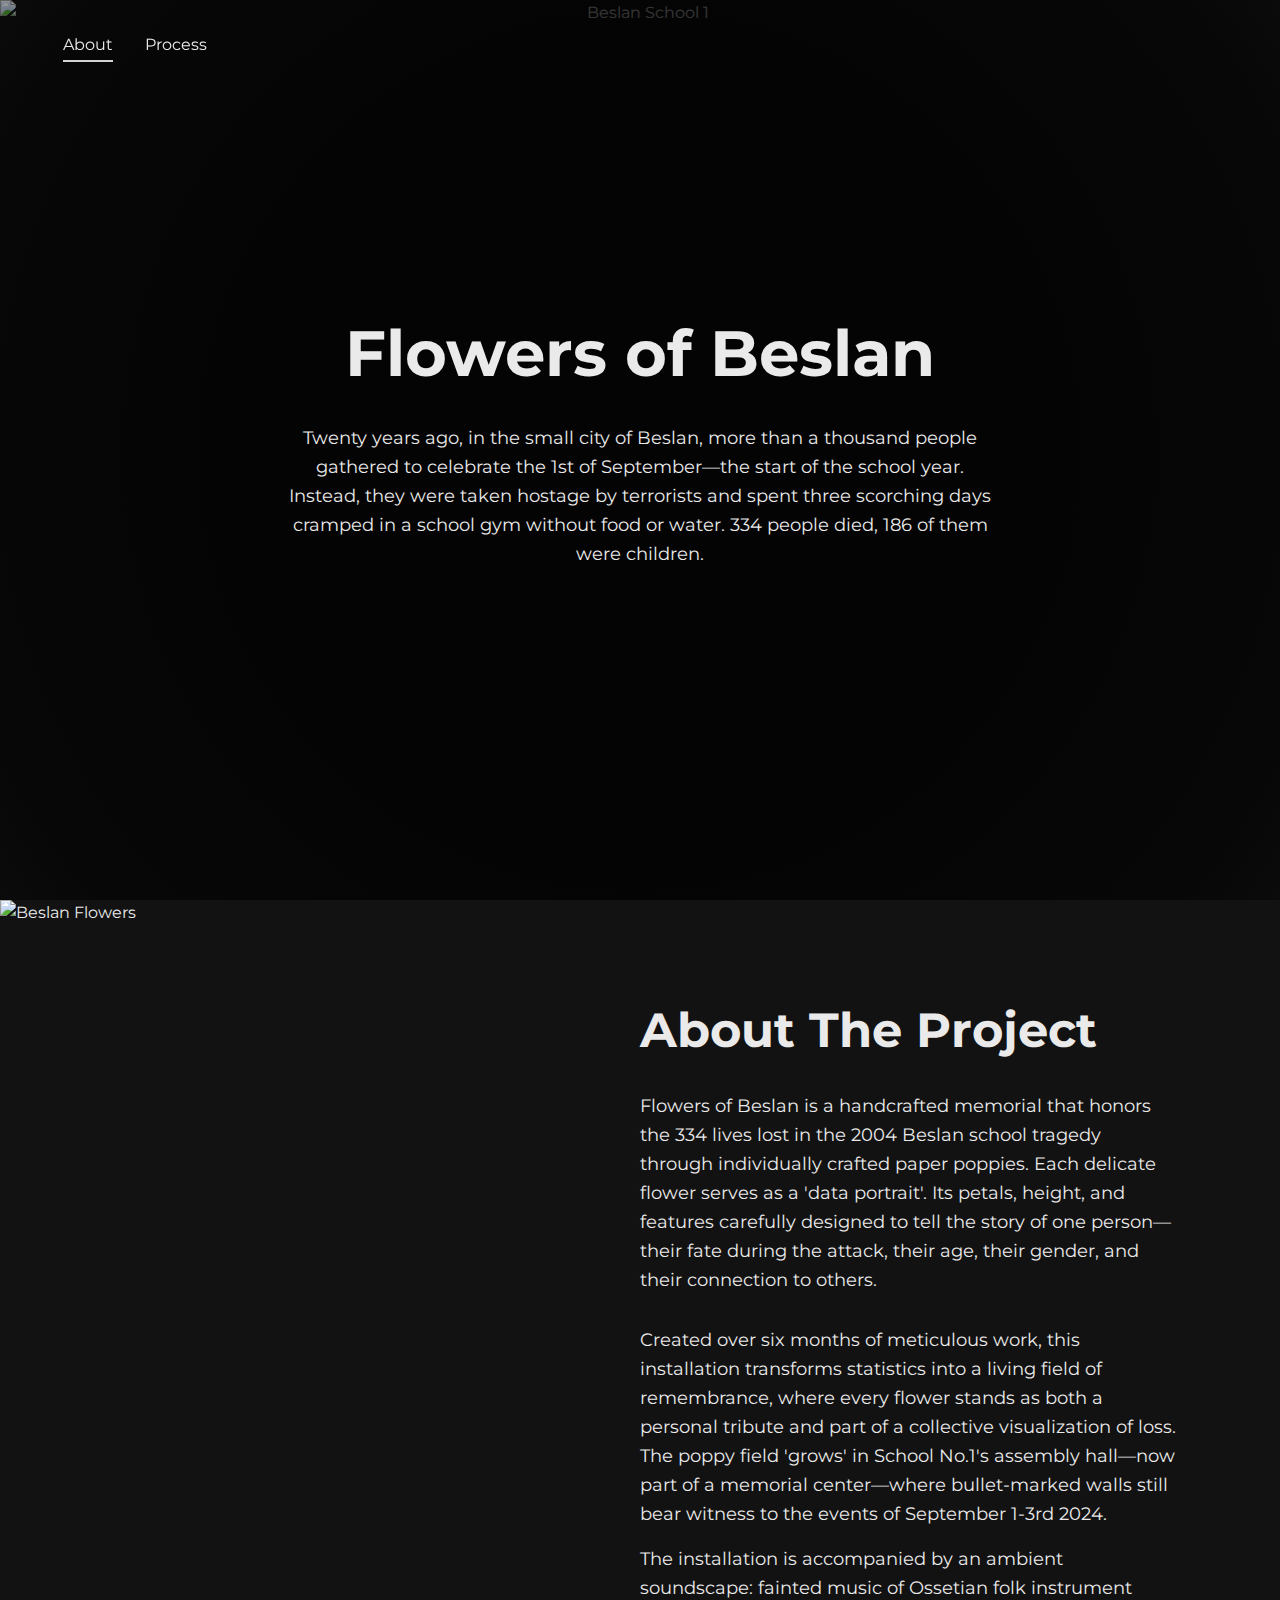
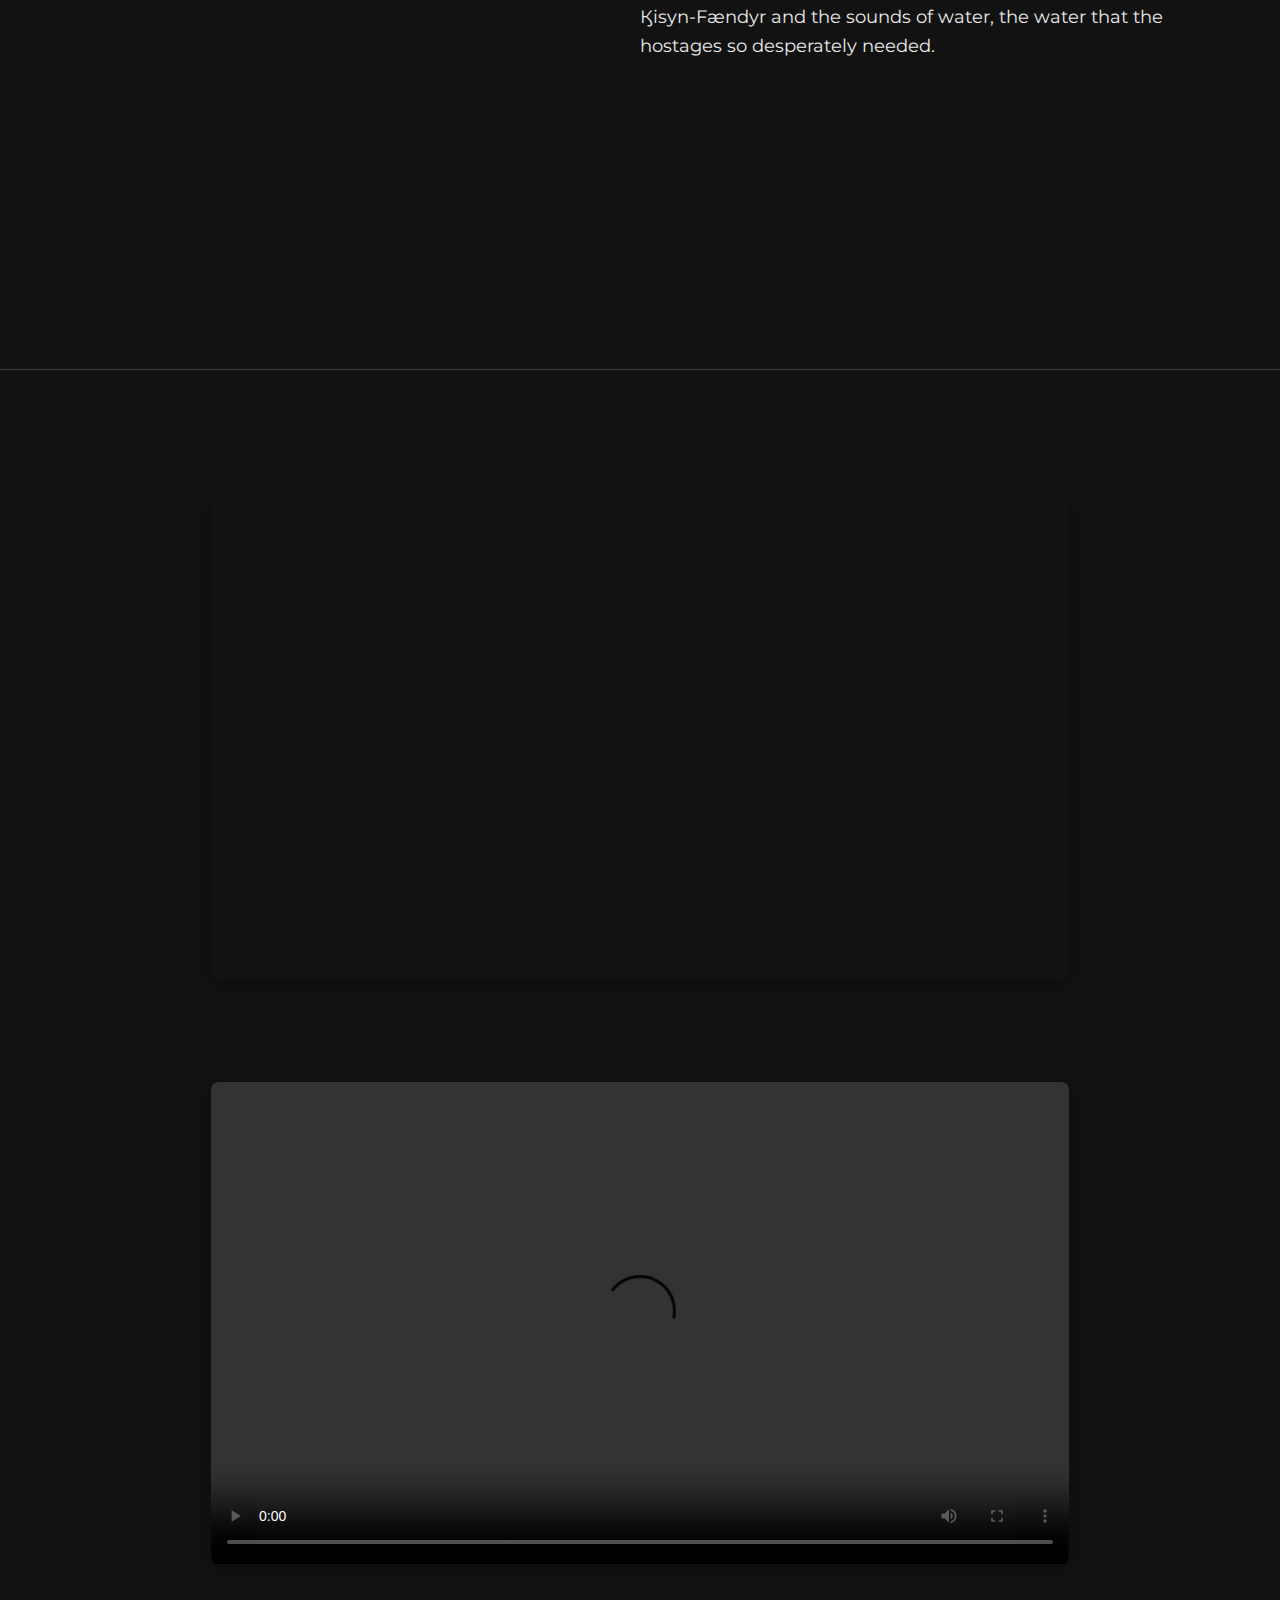
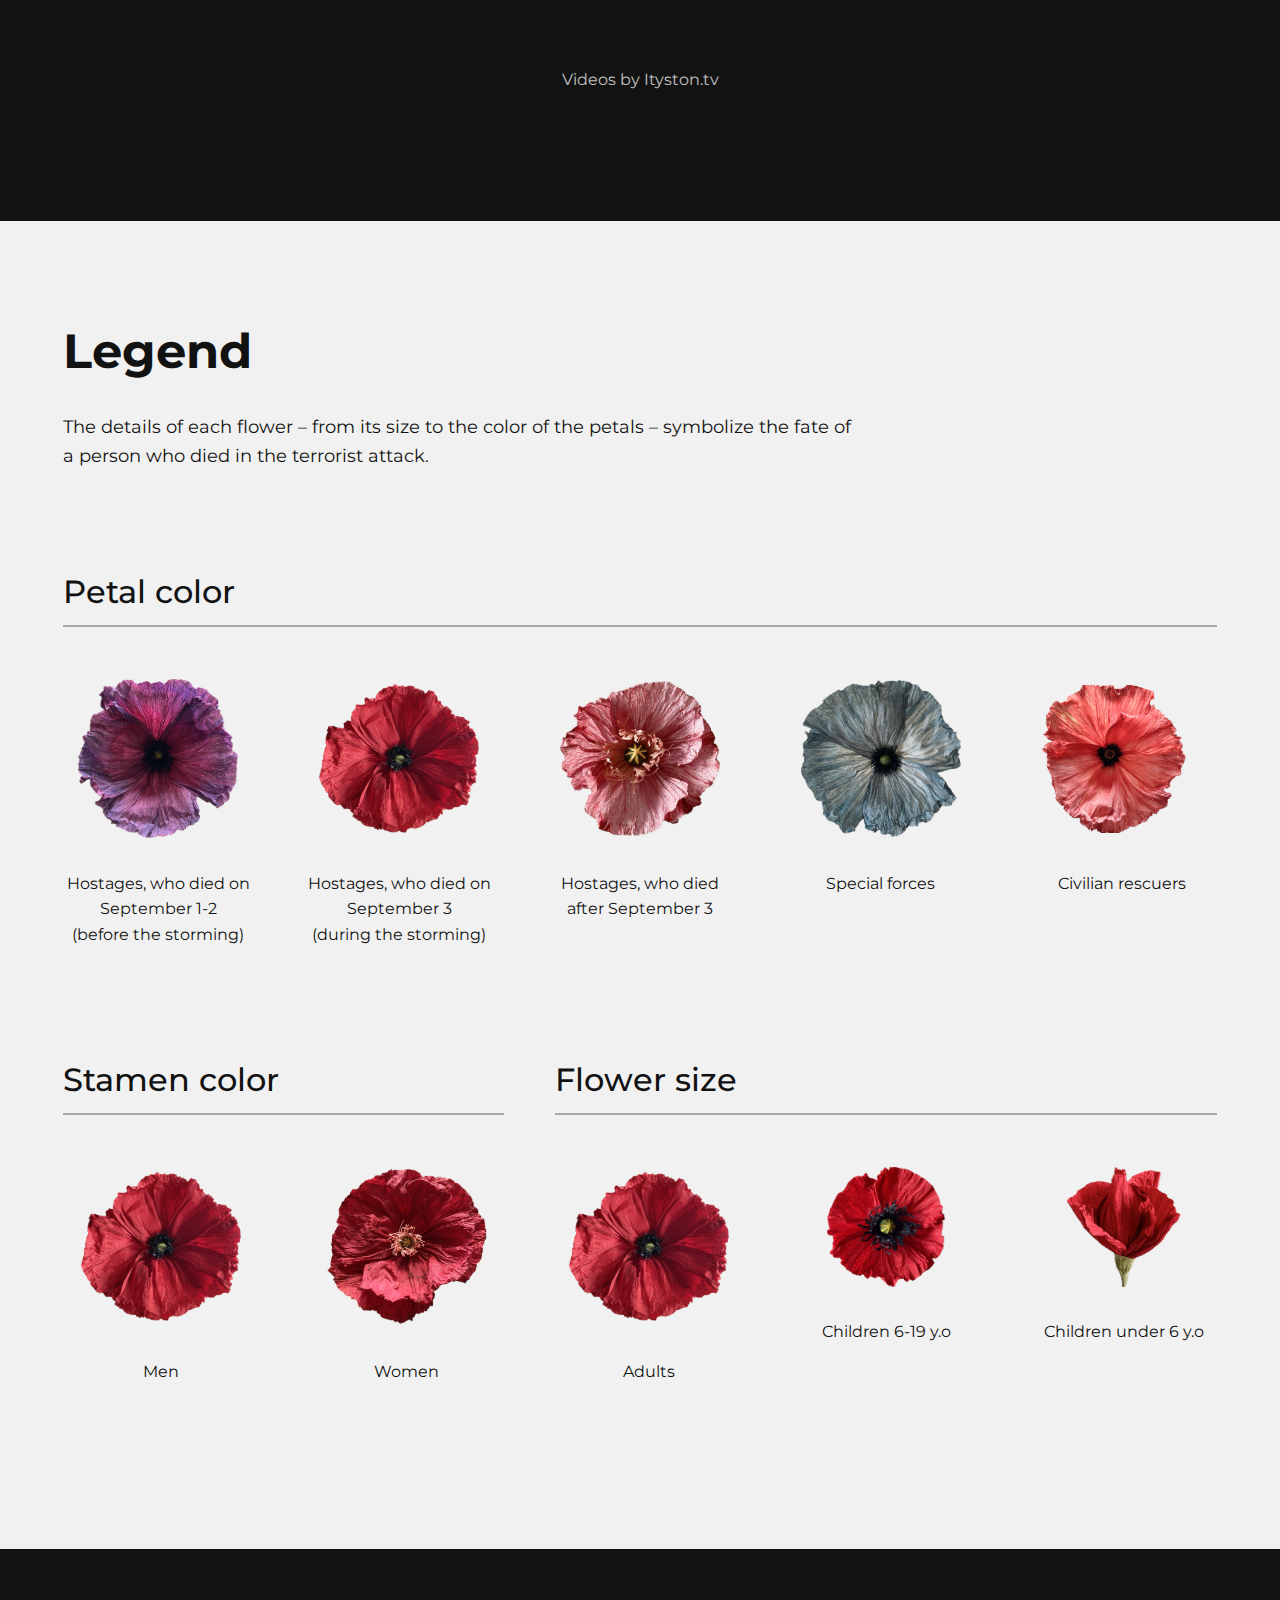
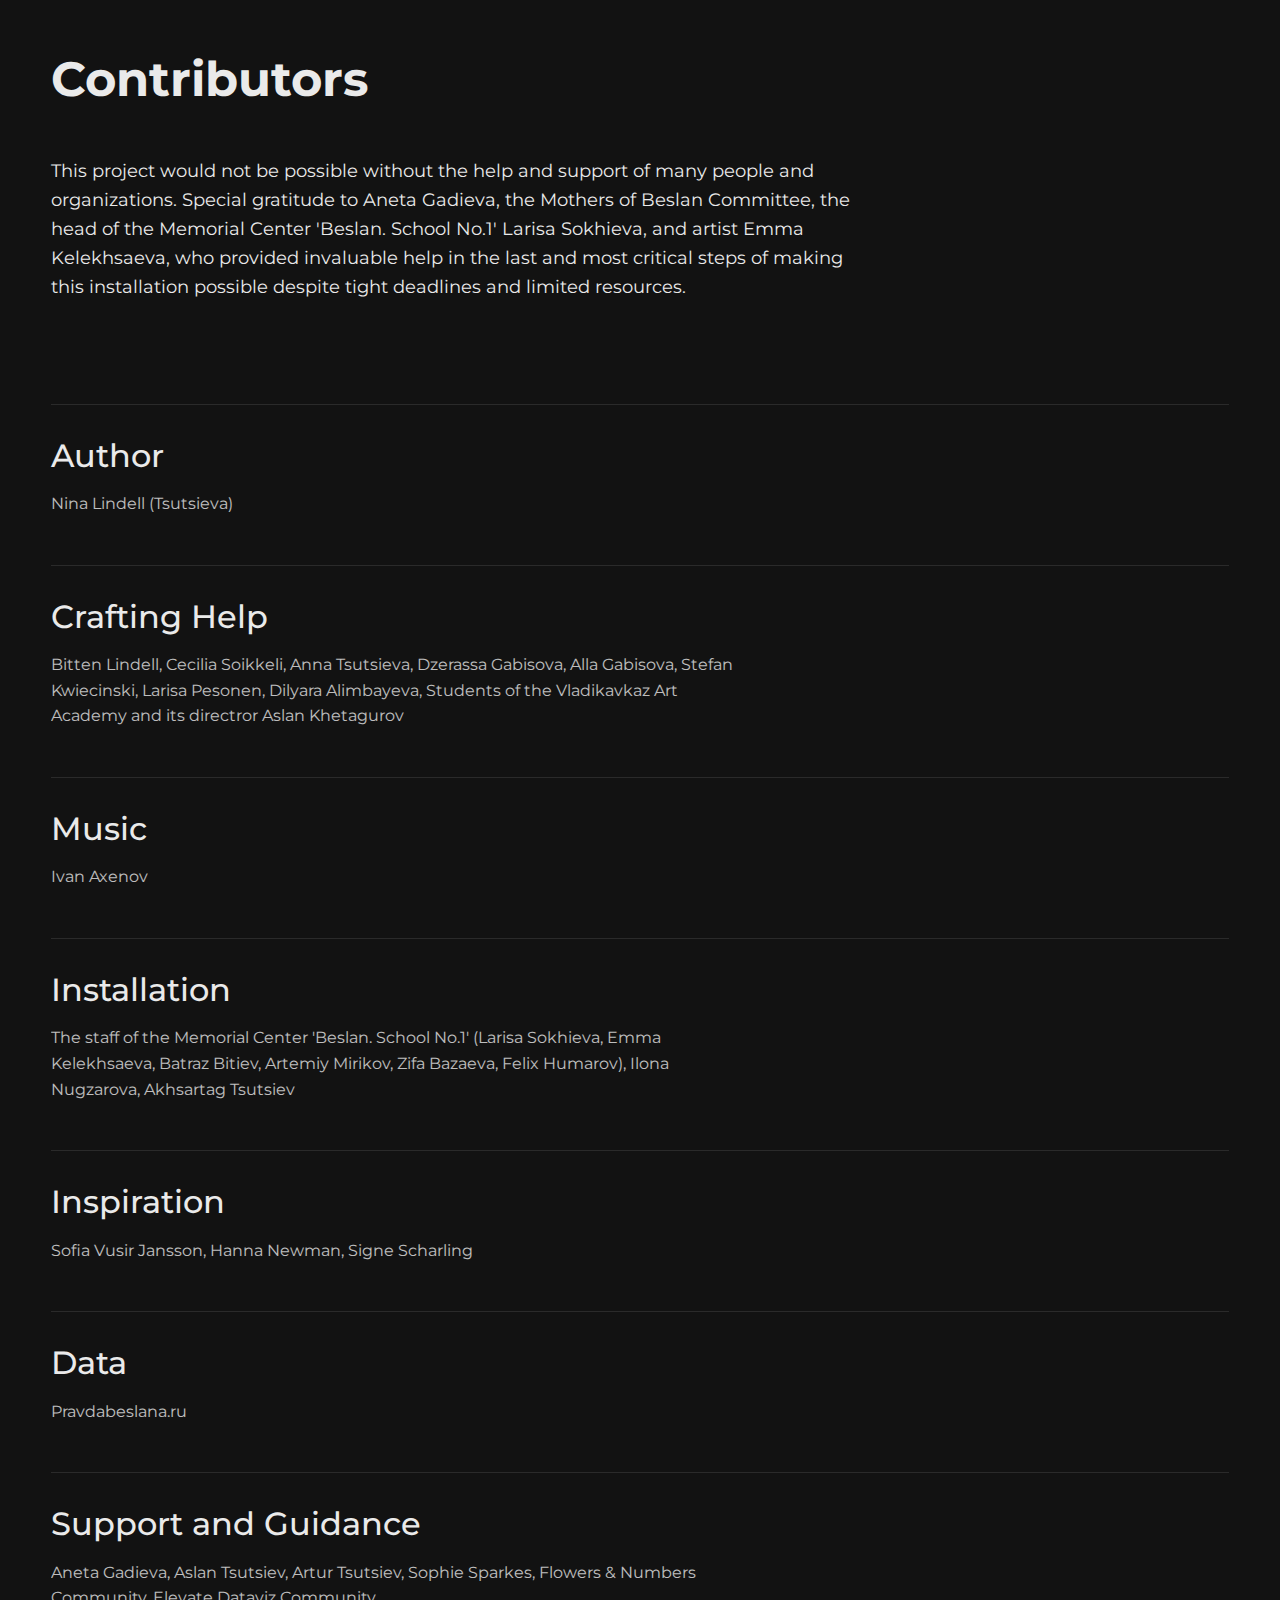
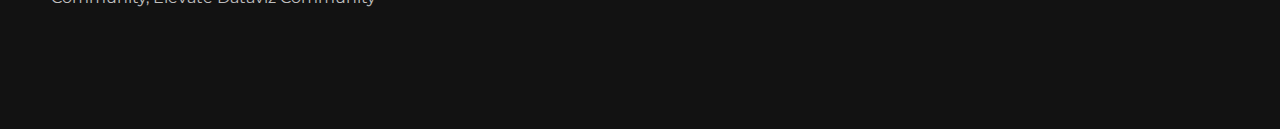
==== index.html @ 655f2eae "Initial commit" ====
<!DOCTYPE html>
<html lang="en">
    <head>
        <meta charset="UTF-8">
        <meta name="viewport" content="width=device-width, initial-scale=1.0">
        <title>Flowers of Beslan</title>
        <link href="https://cdn.jsdelivr.net/npm/bootstrap@5.3.0-alpha1/dist/css/bootstrap.min.css" rel="stylesheet">
        <link href="https://fonts.googleapis.com/css2?family=Montserrat:wght@300;400;500;600;700&family=Merriweather:wght@300;400;700&display=swap" rel="stylesheet">
        <link rel="stylesheet" href="styles.css">
        <link rel="stylesheet" href="legend.css">
    </head>
<body>
    <!-- Navbar -->

<nav class="navbar fixed-top">
    <div class="container-fluid">
        <div class="nav-links">
            <a href="#about" class="nav-link active">About</a>
            <a href="process.html" class="nav-link">Process</a>
        </div>
    </div>
</nav>

    <!-- Hero Section -->
    <section class="hero" id="hero">
        <img src="web-1.png" alt="Beslan School 1" class="background-image">
        <div class="overlay"></div>
        <div class="hero-content">
            <h1 class="hero-title"></h1>
            <p class="hero-description"></p>
        </div>
    </section>

    <!-- About Section -->
    <section class="content-section" id="about">
        <div class="image-section">
            <img src="web-2.png" alt="Beslan Flowers">
        </div>
        <div class="text-section">
            <div class="text-content">
                <h2 class="about-title"></h2>
                <p class="about-description-1"></p>
                <p class="about-description-2"></p>
                <p class="about-description-3"></p>
                <div class="soundcloud-container">
                    <iframe width="100%" height="166" scrolling="no" frameborder="no" allow="autoplay" src="https://w.soundcloud.com/player/?url=https%3A//api.soundcloud.com/tracks/1915209452&color=%23ff5500&auto_play=false&hide_related=false&show_comments=true&show_user=true&show_reposts=false&show_teaser=true"></iframe>
                </div>
            </div>
        </div>
    </section>


    <!-- Section Separator -->
    <div class="section-separator"></div>

    <!-- Video Section -->
    <section class="video-section">
        <div class="video-section-container">
            <!-- First Video (iframe) -->
            <div class="video-wrapper">
                <iframe
                    src="https://dzen.ru/embed/vmeicgh62Z0o?from_block=partner&from=zen&mute=0&autoplay=0&tv=0" 
                    allow="autoplay; fullscreen; accelerometer; gyroscope; picture-in-picture; encrypted-media" 
                    data-testid="embed-iframe" 
                    frameborder="0" 
                    scrolling="no" 
                    allowfullscreen>
                </iframe>
            </div>
            
            <!-- Second Video (local file) -->
            <div class="video-wrapper">
                <video controls>
                    <source src="video.mp4" type="video/mp4">
                    Your browser does not support the video tag.
                </video>
            </div>
            
            <!-- Credits -->
            <div class="video-credits">
                Videos by Ityston.tv
            </div>
        </div>
    </section>

<!-- Legend Section -->
<section class="legend-section">
    <div class="container">
        <div class="legend-header">
            <h2>Legend</h2>
            <p class="legend-description">The details of each flower – from its size to the color of the petals – symbolize the fate of a person who died in the terrorist attack.</p>
        </div>

        <div class="legend-grid">
            <!-- Row 1: Petal Color -->
            <div class="legend-row petal-color">
                <h3>Petal color</h3>
                <div class="legend-items">
                    <div class="legend-item">
                        <img src="flowers/purple.png" alt="Purple flower">
                        <p>Hostages, who died on<br>September 1-2<br>(before the storming)</p>
                    </div>
                    <div class="legend-item">
                        <img src="flowers/dark-red.png" alt="Dark red flower">
                        <p>Hostages, who died on<br>September 3<br>(during the storming)</p>
                    </div>
                    <div class="legend-item">
                        <img src="flowers/light-red.png" alt="Light red flower">
                        <p>Hostages, who died<br>after September 3</p>
                    </div>
                    <div class="legend-item">
                        <img src="flowers/blue-grey.png" alt="Blue-grey flower">
                        <p>Special forces</p>
                    </div>
                    <div class="legend-item">
                        <img src="flowers/coral.png" alt="Coral flower">
                        <p>Civilian rescuers</p>
                    </div>
                </div>
            </div>

            <!-- Row 2: Combined Stamen Color and Flower Size -->
            <div class="legend-row combined">
                <div class="stamen-color">
                    <h3>Stamen color</h3>
                    <div class="legend-items">
                        <div class="legend-item">
                            <img src="flowers/dark-red.png" alt="Dark stamen flower">
                            <p>Men</p>
                        </div>
                        <div class="legend-item">
                            <img src="flowers/female.png" alt="Light stamen flower">
                            <p>Women</p>
                        </div>
                    </div>
                </div>

                <div class="flower-size">
                    <h3>Flower size</h3>
                    <div class="legend-items">
                        <div class="legend-item">
                            <img src="flowers/dark-red.png" alt="Large flower">
                            <p>Adults</p>
                        </div>
                        <div class="legend-item">
                            <img src="flowers/medium.png" alt="Medium flower">
                            <p>Children 6-19 y.o</p>
                        </div>
                        <div class="legend-item">
                            <img src="flowers/small.png" alt="Small flower">
                            <p>Children under 6 y.o</p>
                        </div>
                    </div>
                </div>
            </div>
        </div>
    </div>
</section>

<!-- Add this before the closing body tag, after the image-fullscreen section -->
<section id="contributors" class="contributors-section">
    <div class="container">
        <div class="contributors-container">
            <div class="contributors-header">
                <h2 class="contributors-title">Contributors</h2>
                <p class="contributors-subtitle">This project would not be possible without the help and support of many people and organizations. Special gratitude to Aneta Gadieva, the Mothers of Beslan Committee, the head of the Memorial Center 'Beslan. School #1' Larisa Sokhieva, and artist Emma Kelekhsaeva, who provided invaluable help in the last and most critical steps of making this installation possible despite tight deadlines and limited resources.</p>
            </div>
            <div class="contributors-list">
                <!-- Content will be dynamically loaded -->
            </div>
        </div>
    </div>
</section>

<!-- Update the script section to include the new file -->
<script src="https://cdn.jsdelivr.net/npm/bootstrap@5.3.0-alpha1/dist/js/bootstrap.bundle.min.js"></script>
<script src="contributors-section.js" type="module"></script>
<script src="content-loader.js" type="module"></script>

</body>
</html>
---- styles.css ----
/* Design System */
:root {
    /* Typography Scale */
    --h1-size: clamp(2.5rem, 5vw, 4rem);
    --h2-size: clamp(2rem, 4vw, 3rem);
    --h3-size: clamp(1.5rem, 3vw, 2rem);
    --body-large: clamp(1.125rem, 2vw, 1.13rem);
    --body: 1rem;
    --body-small: 0.875rem;
    
    /* Font Families */
    --font-primary: 'Montserrat', sans-serif;
    
    /* Line Heights */
    --line-height-heading: 1.3;
    --line-height-body: 1.6;
    
    /* Colors */
    --color-text-light: #EAEAEA;
    --color-text-dark: #121212;
    --color-background-dark: #121212;
    --color-background-light: #F1F1F1;
    --color-accent: rgba(234, 234, 234, 0.9);
    
    /* Spacing */
    --spacing-xl: clamp(4rem, 8vw, 8rem);
    --spacing-l: clamp(2rem, 4vw, 4rem);
    --spacing-m: clamp(1.5rem, 3vw, 2rem);
    --spacing-s: 1rem;
    
    /* Transitions */
    --transition-standard: 0.3s ease;
}

/* Reset & Base Styles */
*, *::before, *::after {
    box-sizing: border-box;
    margin: 0;
    padding: 0;
}

html {
    scroll-behavior: smooth;
}

body {
    font-family: var(--font-primary);
    font-size: var(--body);
    line-height: var(--line-height-body);
    color: var(--color-text-dark);
    background-color: var(--color-background-dark);
}

/* Navigation */
.navbar {
    position: fixed;
    top: 0;
    width: 100%;
    padding: var(--spacing-m) var(--spacing-l);
    background-color: transparent;
    transition: background-color var(--transition-standard);
    z-index: 1000;
}

.navbar.scrolled {
    background-color: rgba(18, 18, 18, 0.9);
    backdrop-filter: blur(10px);
}

.nav-links {
    display: flex;
    gap: var(--spacing-m);
    justify-content: flex-start;
}

.nav-link {
    color: var(--color-text-light);
    font-size: var(--body);
    text-decoration: none;
    position: relative;
    transition: opacity var(--transition-standard);
}

.nav-link:hover {
    opacity: 0.8;
}

.nav-link::after {
    content: '';
    position: absolute;
    bottom: -4px;
    left: 0;
    width: 0;
    height: 2px;
    background-color: var(--color-accent);
    transition: width var(--transition-standard);
}

.nav-link.active::after,
.nav-link:hover::after {
    width: 100%;
}

/* Common Section Styles */
section {
    min-height: 100vh;
    width: 100%;
    position: relative;
    overflow: hidden;
}

/* Hero Section */
.hero {
    display: flex;
    align-items: center;
    justify-content: center;
    text-align: center;
    color: var(--color-text-light);
}

.background-image {
    position: absolute;
    top: 0;
    left: 0;
    width: 100%;
    height: 100%;
    object-fit: cover;
    z-index: 1;
}

.overlay {
    position: absolute;
    top: 0;
    left: 0;
    width: 100%;
    height: 100%;
    background: radial-gradient(circle, rgba(0, 0, 0, 0.8) 50%, rgba(0, 0, 0, 0.6) 90%, rgba(0, 0, 0, 0.4) 100%);
    z-index: 2;
}

.hero-content {
    position: relative;
    z-index: 3;
    padding: 0 var(--spacing-l);
    max-width: 1200px;
}

.hero-title {
    font-family: var(--font-heading);
    font-size: var(--h1-size);
    font-weight: 700;
    margin-bottom: var(--spacing-m);
    max-width: 70ch;
    margin-left: auto;
    margin-right: auto;
}

.hero-description {
    font-size: var(--body-large);
    max-width: 60ch;
    margin-left: auto;
    margin-right: auto;
    line-height: var(--line-height-body);
}

/* About Section */
.content-section {
    min-height: 90vh;
    background: var(--color-background-dark);
    color: var(--color-text-light);
    display: flex;
    flex-wrap: wrap;
}

.image-section {
    flex: 1 1 50%;
    position: relative;
    min-height: 50vh;
}

.image-section img {
    width: 100%;
    height: 100%;
    object-fit: cover;
    position: absolute;
}

.text-section {
    flex: 1 1 50%;
    display: flex;
    align-items: center;
    padding: var(--spacing-xl);
}

.text-content {
    max-width: 600px;
    margin: 0 auto;
}

.about-title {
    font-family: var(--font-heading);
    font-size: var(--h2-size);
    margin-bottom: var(--spacing-m);
}

.about-description-1,
.about-description-2,
.about-description-3 {
    font-size: var(--body-large);
    line-height: var(--line-height-body);
}

.about-description-1 {
    margin-bottom: var(--spacing-m);
}


.soundcloud-container {
    margin-top: var(--spacing-m);
    width: 100%;
    max-width: 600px;
}
/* About Section Mobile Styles */
@media (max-width: 768px) {
    .content-section {
        display: flex;
        flex-direction: column;
        height: unset !important; /* Remove any height constraints */
        min-height: unset !important; /* Remove minimum height constraint */
    }

    .text-section {
        order: 1;
        flex: 0 0 auto; /* Don't shrink text section */
        min-height: unset !important; /* Remove minimum height */
        height: auto !important; /* Let it grow naturally */
        padding: var(--spacing-xl) var(--spacing-l);
    }

    .image-section {
        order: 2;
        flex: 0 0 75vh; /* Fixed height for image section */
        min-height: 75vh;
    }

    .text-content {
        height: auto !important;
        min-height: unset !important;
    }
}
/* Additional adjustment for smaller screens */
@media (max-width: 480px) {
    .text-section {
        padding: var(--spacing-l) var(--spacing-m);
    }
}


.contributors-section {
    background-color: var(--color-background-dark);
    padding: var(--spacing-xl) var(--spacing-l);
    min-height: 100vh;
    display: flex;
    align-items: center;
}

/* Adjust container to match legend section exactly */
.contributors-section .container {
    max-width: 1400px;
    margin: 0 auto;
    padding: 0; /* Remove default Bootstrap padding */
    width: 100%;
}

.contributors-container {
    width: 100%;
}

/* Header container to match legend-header */
.contributors-header {
    text-align: left;
    margin-bottom: var(--spacing-xl);
}

/* Title styling to exactly match legend section */
.contributors-title {
    font-family: var(--font-heading);
    font-size: var(--h2-size);
    margin-bottom: var(--spacing-m);
    font-weight: 700;
    color: var(--color-text-light);
    text-align: left;
    position: relative;
    padding-bottom: var(--spacing-s);
}

.contributors-subtitle {
    font-size: var(--body-large);
    max-width: 800px;
    line-height: var(--line-height-body);
    color: var(--color-text-light);
    margin-bottom: 0;
}

.contributors-list {
    display: flex;
    flex-direction: column;
    gap: var(--spacing-m); /* Reduced from spacing-xl to spacing-m */
    margin-top: var(--spacing-xl);
}

.contributor-item {
    padding-top: var(--spacing-m); /* Reduced from spacing-l to spacing-m */
    border-top: 1px solid rgba(255, 255, 255, 0.1);
    margin-bottom: 0;
}

.contributor-item h3 {
    font-family: var(--font-heading);
    font-size: var(--h3-size);
    margin-bottom: var(--spacing-s);
    color: var(--color-text-light);
}

.contributor-item p {
    font-size: var(--body);
    max-width: 700px;
    line-height: var(--line-height-body);
    color: var(--color-text-light);
    opacity: 0.8;
}

/* Responsive styles */
@media (max-width: 1024px) {
    .contributors-title::after {
        width: 60%;
    }
}

@media (max-width: 768px) {
    .contributors-section {
        padding: var(--spacing-l) var(--spacing-m);
    }

    .contributors-title::after {
        width: 40%;
    }
    
    .contributors-list {
        gap: var(--spacing-l); /* Slightly larger gap on mobile for readability */
    }
}

@media (max-width: 480px) {
    .contributors-section {
        padding: var(--spacing-m) var(--spacing-s);
    }

    .contributors-title::after {
        width: 20%;
    }
}

/* Image  Section  */
.image-section {
    flex: 1;
    position: relative;
}

.image-section img {
    width: 100%;
    height: 100%;
    object-fit: cover;
}

.text-section {
    flex: 1;
    display: flex;
    align-items: center;
    padding: var(--spacing-xl);
}

.text-content {
    max-width: 600px;
}

.about-title {
    font-family: var(--font-heading);
    font-size: var(--h2-size);
    margin-bottom: var(--spacing-m);
    font-weight: 700;
}

.about-description {
    font-size: var(--body);
    line-height: var(--line-height-body);
}

/* Section Separator */
.section-separator {
    height: 1px;
    background: rgba(234, 234, 234, 0.2);
    width: 100%;
    margin: 0;
}

/* Video Section */
.video-section {
    display: flex;
    flex-direction: column;
    align-items: center;
    justify-content: center;
    background-color: var(--color-background-dark);
    padding: 8rem 0;
}

.video-section-container {
    width: 100%;
    max-width: 960px;
    margin: 0 auto;
    padding: 0 var(--spacing-l);
}

.video-wrapper {
    width: 100%;
    aspect-ratio: 16/9;
    position: relative;
    margin-bottom: var(--spacing-xl);
}

.video-wrapper:last-child {
    margin-bottom: 0;
}

.video-wrapper iframe,
.video-wrapper video {
    position: absolute;
    top: 0;
    left: 0;
    width: 100%;
    height: 100%;
    border-radius: 8px;
    box-shadow: 0 4px 20px rgba(0, 0, 0, 0.3);
}

.video-credits {
    color: var(--color-text-light);
    text-align: center;
    margin-top: var(--spacing-l);
    font-size: var(--body);
    opacity: 0.8;
}

@media (max-width: 768px) {
    .video-section {
        padding: 4rem 0;
    }
    
    .video-section-container {
        padding: 0 var(--spacing-m);
    }
    
    .video-wrapper {
        margin-bottom: var(--spacing-l);
    }
}

/* Image Fullscreen Section */
.image-fullscreen {
    display: flex;
    align-items: center;
    justify-content: center;
    background-color: var(--color-background-light);
    padding: var(--spacing-l);
}

.image-fullscreen img {
    max-width: 90%;
    max-height: 90vh;
    object-fit: contain;
    border-radius: 8px;
}

/* Responsive Design */
@media (max-width: 1024px) {
    .text-section {
        padding: var(--spacing-l);
    }
}

@media (max-width: 768px) {
    .content-section {
        flex-direction: column;
    }
    
    .image-section,
    .text-section {
        flex: none;
        height: 50vh;
    }

    .text-section {
        padding: var(--spacing-m);
    }

    .video-wrapper {
        width: 95%;
    }

    .hero-content {
        padding: 0 var(--spacing-m);
    }
}

@media (max-width: 480px) {
    .navbar {
        padding: var(--spacing-s) var(--spacing-m);
    }

    .nav-link {
        margin-left: var(--spacing-s);
    }

    .text-section {
        padding: var(--spacing-m) var(--spacing-s);
    }
}

/* Animations */
@keyframes fadeIn {
    from { opacity: 0; }
    to { opacity: 1; }
}

.hero-content {
    animation: fadeIn 1.5s ease-out;
}
---- legend.css ----
/* Legend Section */
.legend-section {
    background-color: var(--color-background-light);
    padding: var(--spacing-xl) var(--spacing-l);
    min-height: 100vh;
    display: flex;
    align-items: center;
}

.legend-section .container {
    max-width: 1400px;
    margin: 0 auto;
    width: 100%;
}

/* Header */
.legend-header {
    text-align: left;
    margin-bottom: var(--spacing-xl);
}

.legend-header h2 {
    font-family: var(--font-heading);
    font-size: var(--h2-size);
    margin-bottom: var(--spacing-m);
    font-weight: 700;
    color: var(--color-text-dark);
}

.legend-subtitle {
    font-size: var(--body);
    margin-bottom: var(--spacing-m);
    color: var(--color-text-dark);
}

.legend-description {
    font-size: var(--body-large);
    max-width: 800px;
    line-height: var(--line-height-body);
    margin-bottom: 0;
    color: var(--color-text-dark);
}

/* Legend Grid */
.legend-grid {
    display: flex;
    flex-direction: column;
    gap: var(--spacing-xl);
    margin-top: var(--spacing-xl);
}

/* Section Titles */
.legend-row h3 {
    font-family: var(--font-heading);
    font-size: var(--h3-size);
    margin-bottom: var(--spacing-l);
    color: var(--color-text-dark);
    position: relative;
    padding-bottom: var(--spacing-s);
}

/* Lines under section titles */
.petal-color h3::after,
.stamen-color h3::after,
.flower-size h3::after {
    content: '';
    position: absolute;
    bottom: 0;
    left: 0;
    width: 100%;
    height: 2px;
    background-color: rgba(0, 0, 0, 0.3);
}

/* Common grid settings */
.petal-color .legend-items,
.stamen-color .legend-items,
.flower-size .legend-items {
    display: grid;
    gap: var(--spacing-l);
}

/* Default grid columns */
.petal-color .legend-items {
    grid-template-columns: repeat(5, 1fr);
}

.legend-row.combined {
    display: grid;
    grid-template-columns: 2fr 3fr;
    gap: var(--spacing-l);
}

.stamen-color .legend-items {
    grid-template-columns: repeat(2, 1fr);
}

.flower-size .legend-items {
    grid-template-columns: repeat(3, 1fr);
}

/* Individual Items */
.legend-item {
    display: flex;
    flex-direction: column;
    align-items: center;
    text-align: center;
    min-height: 280px;
}

.legend-item img {
    width: 180px;
    height: 180px;
    object-fit: contain;
    margin-bottom: var(--spacing-m);
}

.legend-item p {
    font-size: var(--body);
    line-height: var(--line-height-body);
    color: var(--color-text-dark);
    width: 100%;
    margin: 0;
    padding: 0;
}

/* Specific flower sizes */
.flower-size .legend-item:nth-child(2) img,
.flower-size .legend-item:nth-child(3) img {
    width: 135px;
    height: 135px;
}

/* Responsive Design */
@media (max-width: 1400px) {
    .legend-item img {
        width: 160px;
        height: 160px;
    }
    
    .flower-size .legend-item:nth-child(2) img,
    .flower-size .legend-item:nth-child(3) img {
        width: 120px;
        height: 120px;
    }
}

@media (max-width: 1024px) {
    .petal-color .legend-items {
        grid-template-columns: repeat(3, 1fr);
    }
    
    .legend-row.combined {
        grid-template-columns: 1fr;
        gap: var(--spacing-xl);
    }
    
    .stamen-color .legend-items {
        grid-template-columns: repeat(2, 1fr);
    }
    
    .flower-size .legend-items {
        grid-template-columns: repeat(3, 1fr);
    }
    
    .petal-color h3::after {
        width: 60%;
    }
}

@media (max-width: 768px) {
    .legend-section {
        padding: var(--spacing-l) var(--spacing-m);
    }
    
    .petal-color .legend-items,
    .stamen-color .legend-items,
    .flower-size .legend-items {
        grid-template-columns: repeat(2, 1fr);
    }
    
    .legend-item {
        min-height: 220px;
    }
    
    .legend-item img {
        width: 140px;
        height: 140px;
    }
    
    .flower-size .legend-item:nth-child(2) img,
    .flower-size .legend-item:nth-child(3) img {
        width: 100px;
        height: 100px;
    }
    
    .petal-color h3::after,
    .stamen-color h3::after,
    .flower-size h3::after {
        width: 40%;
    }
}

@media (max-width: 480px) {
    .legend-section {
        padding: var(--spacing-m) var(--spacing-s);
    }
    
    .petal-color .legend-items,
    .stamen-color .legend-items,
    .flower-size .legend-items {
        grid-template-columns: 1fr;
    }
    
    .legend-row.combined {
        gap: var(--spacing-l);
    }
    
    .legend-item {
        min-height: 200px;
        margin-bottom: var(--spacing-m);
    }
    
    .petal-color h3::after,
    .stamen-color h3::after,
    .flower-size h3::after {
        width: 20%;
    }
    
    .legend-item p {
        font-size: 0.875rem;
    }
}
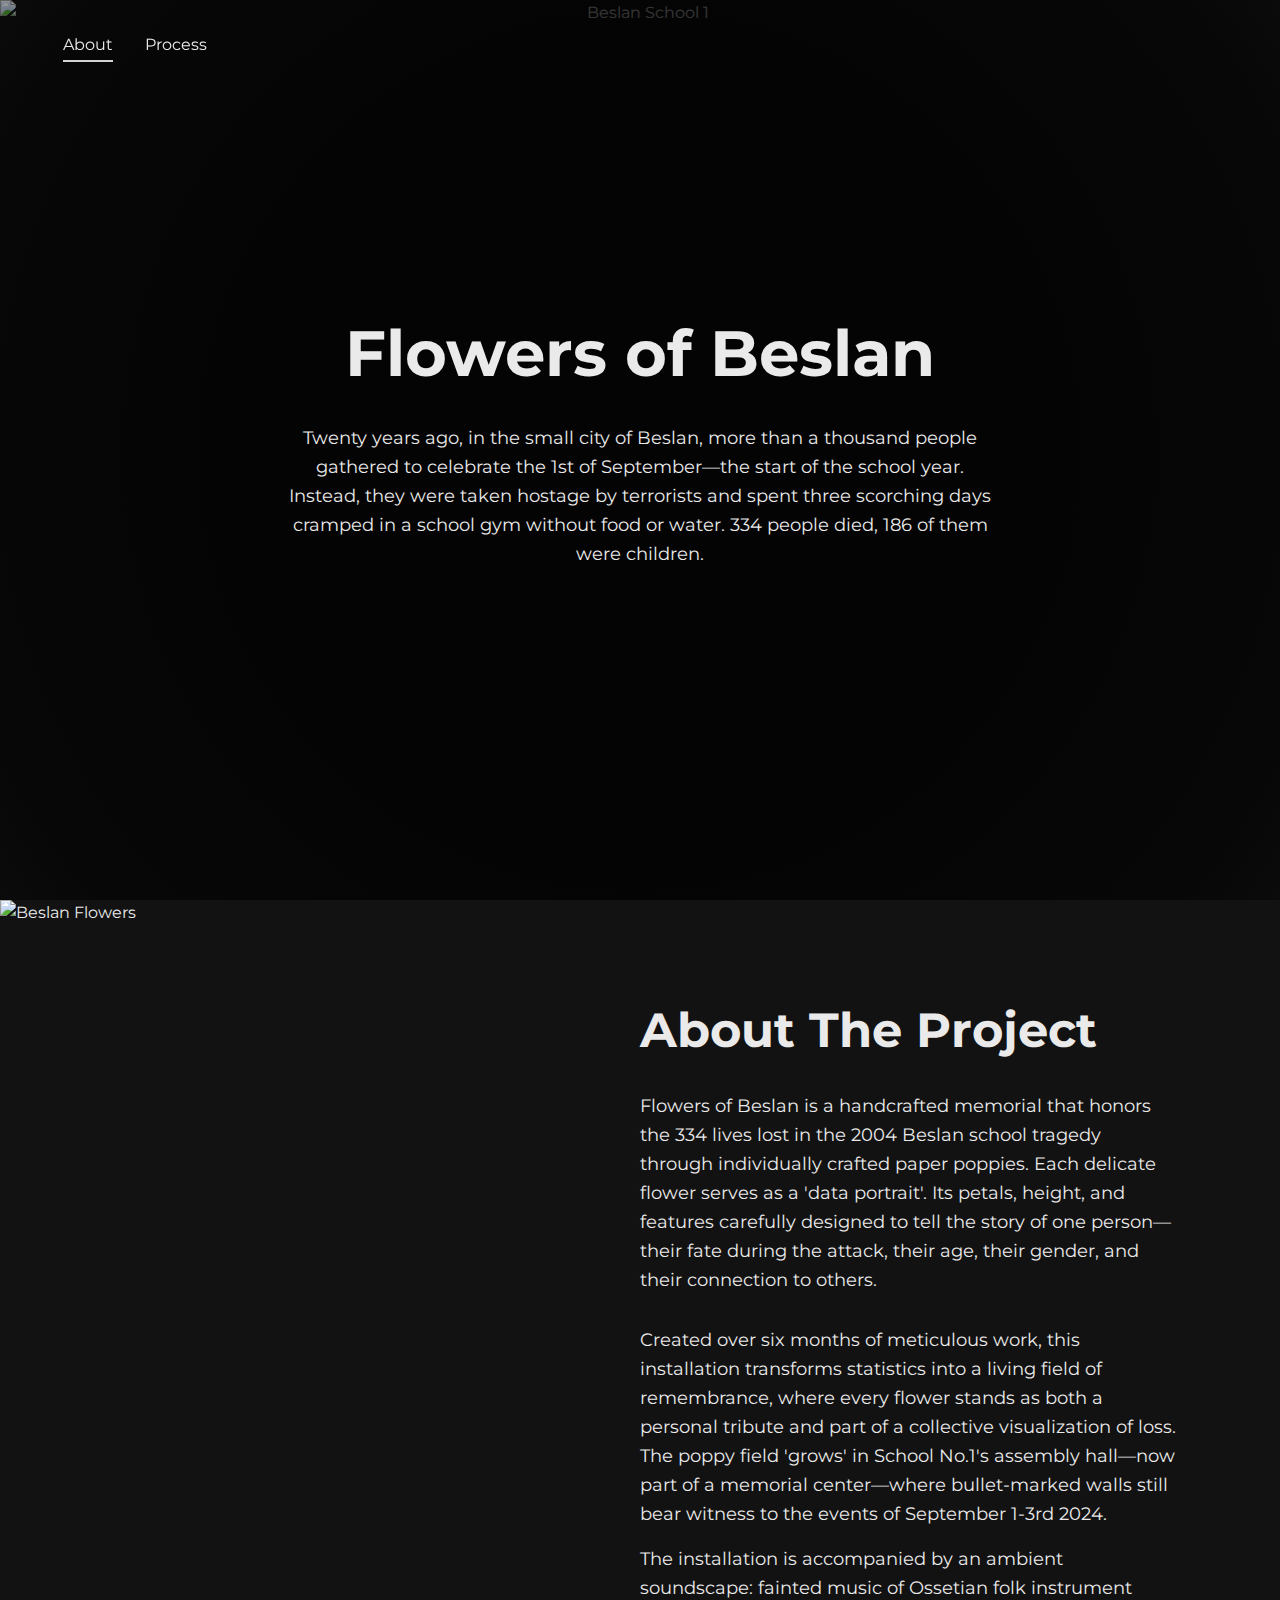
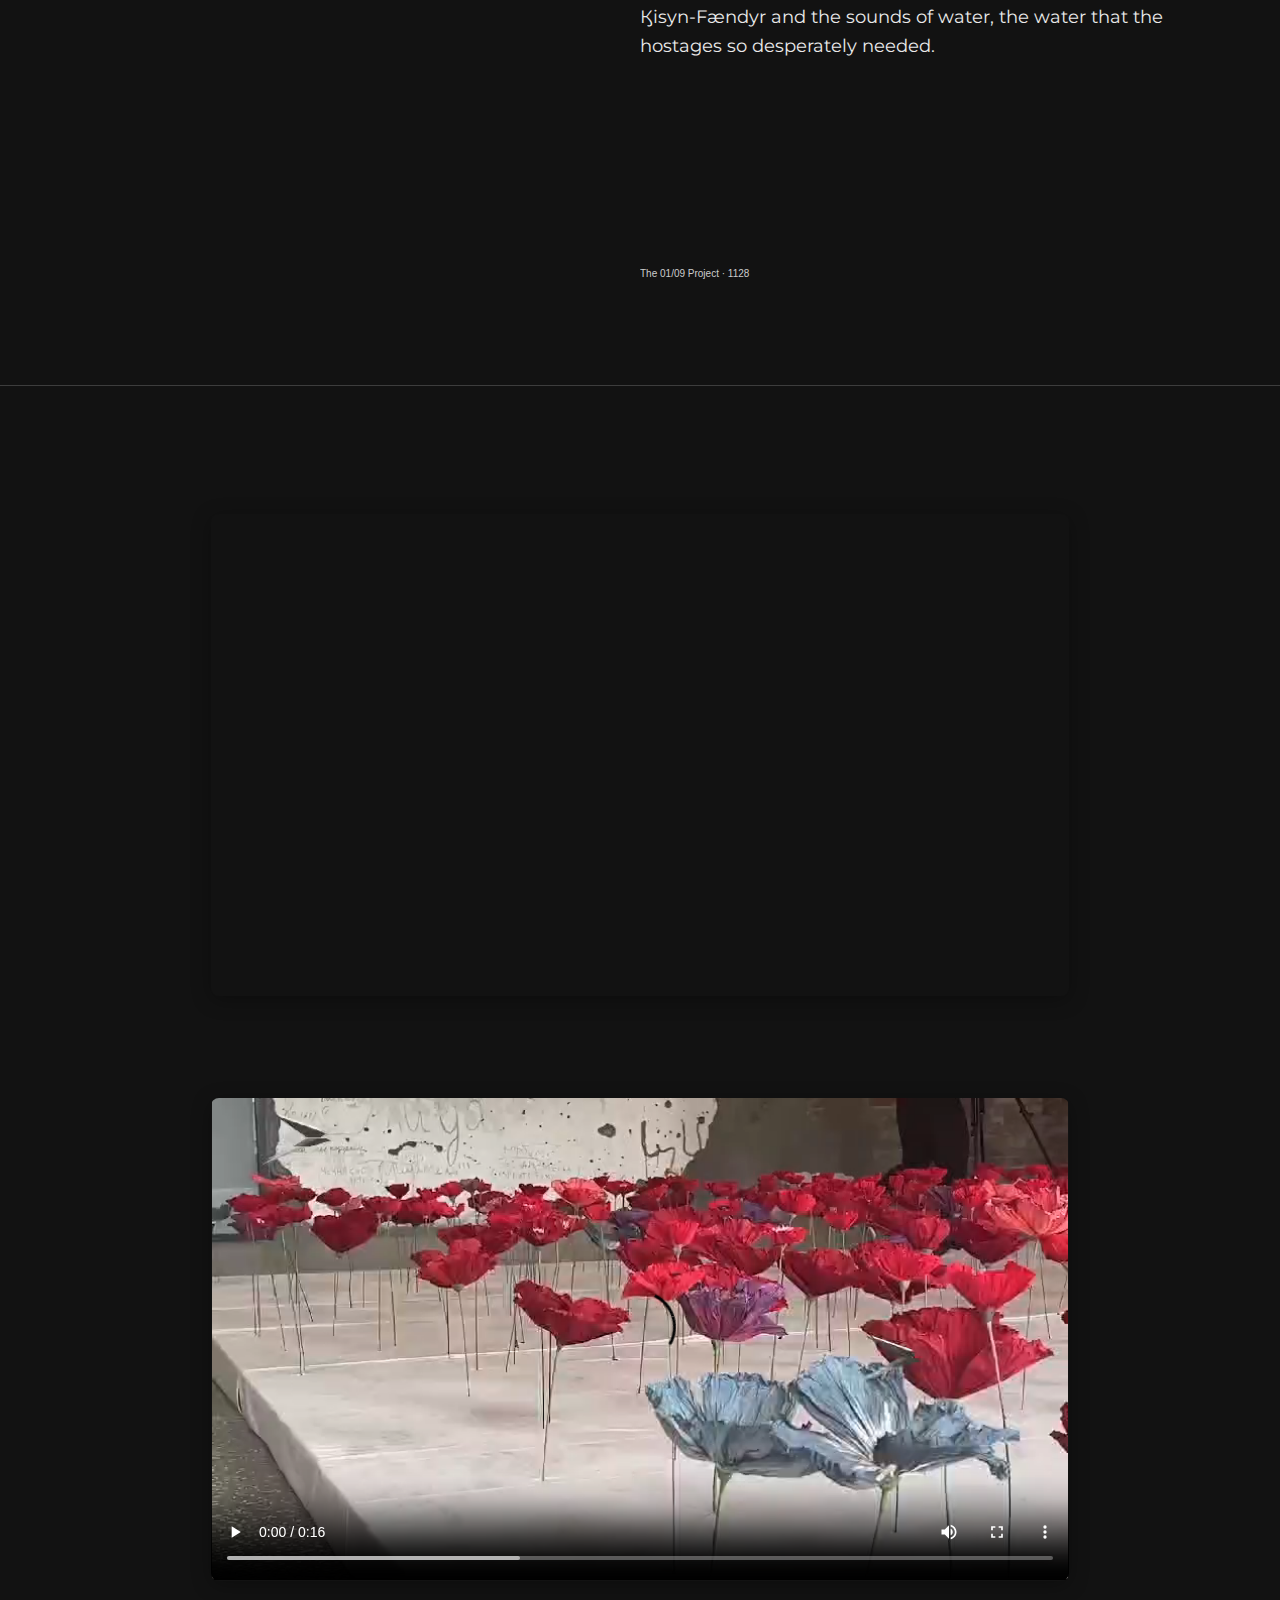
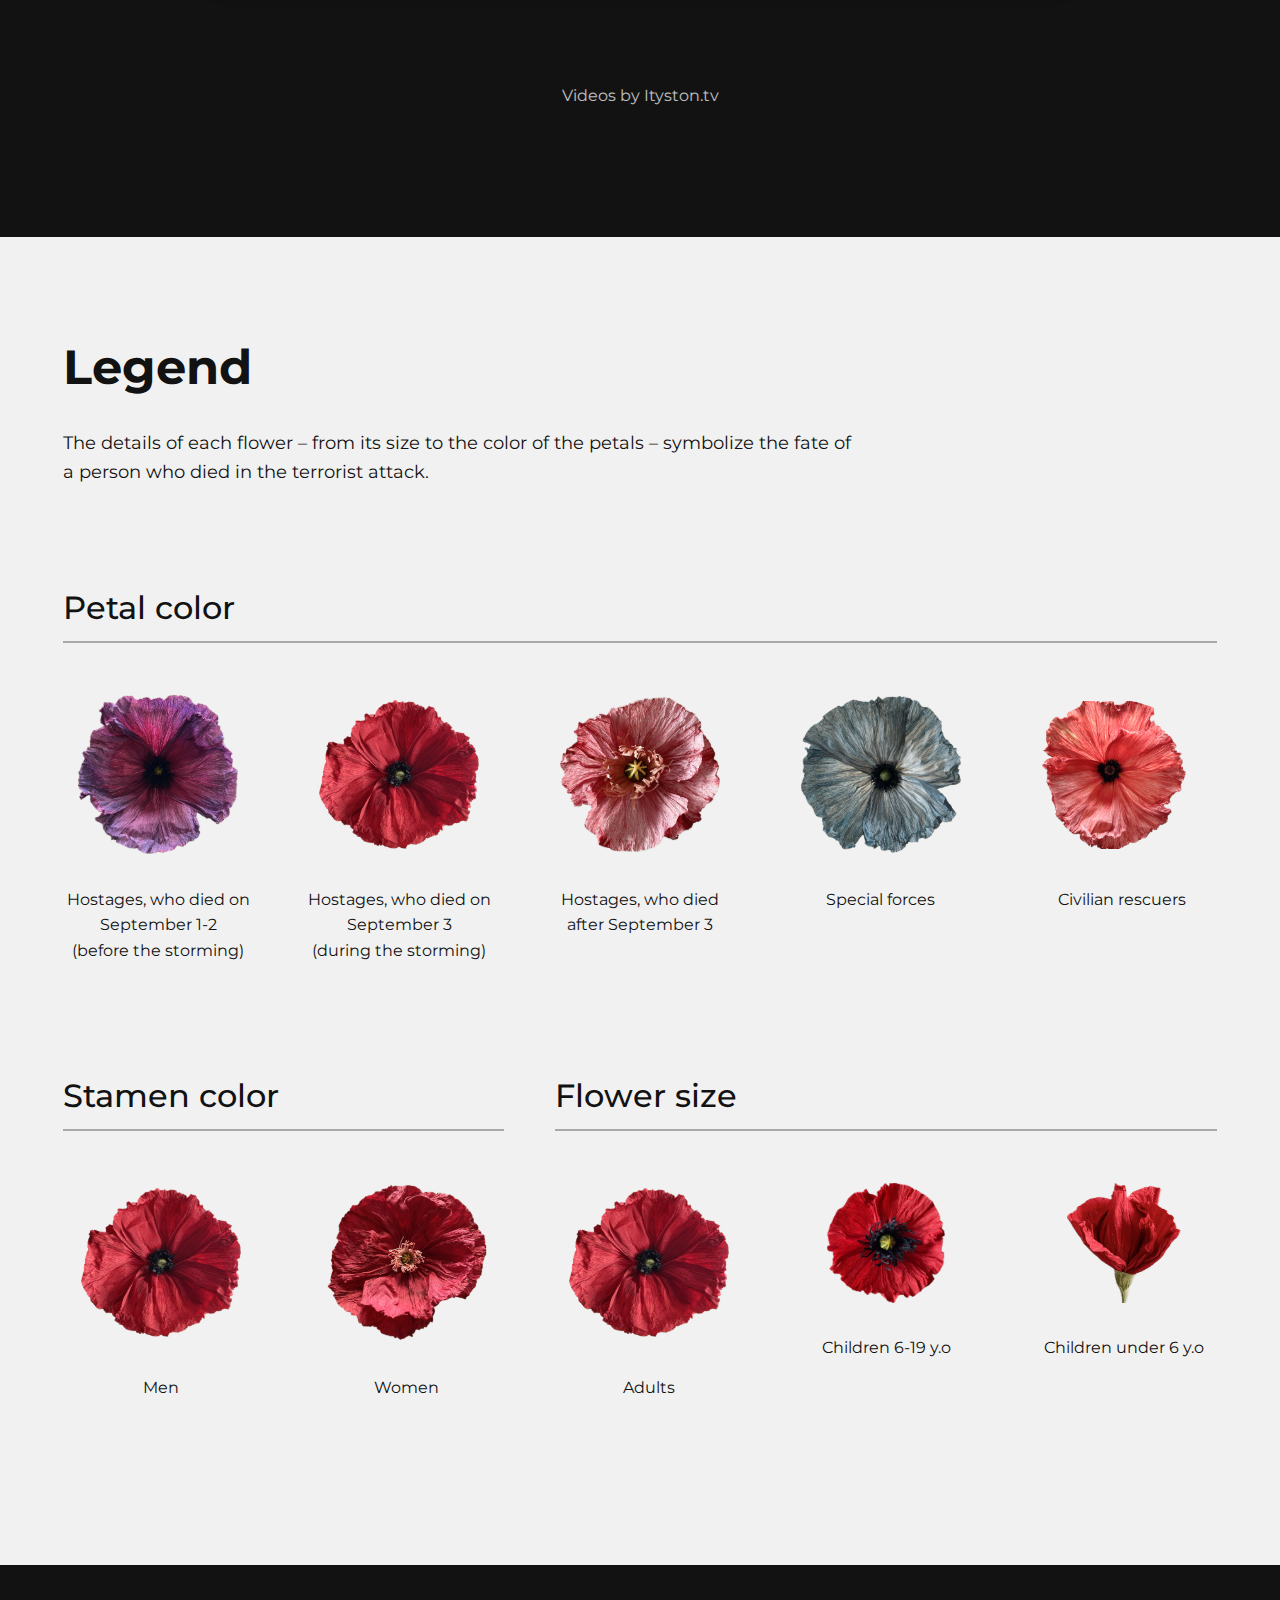
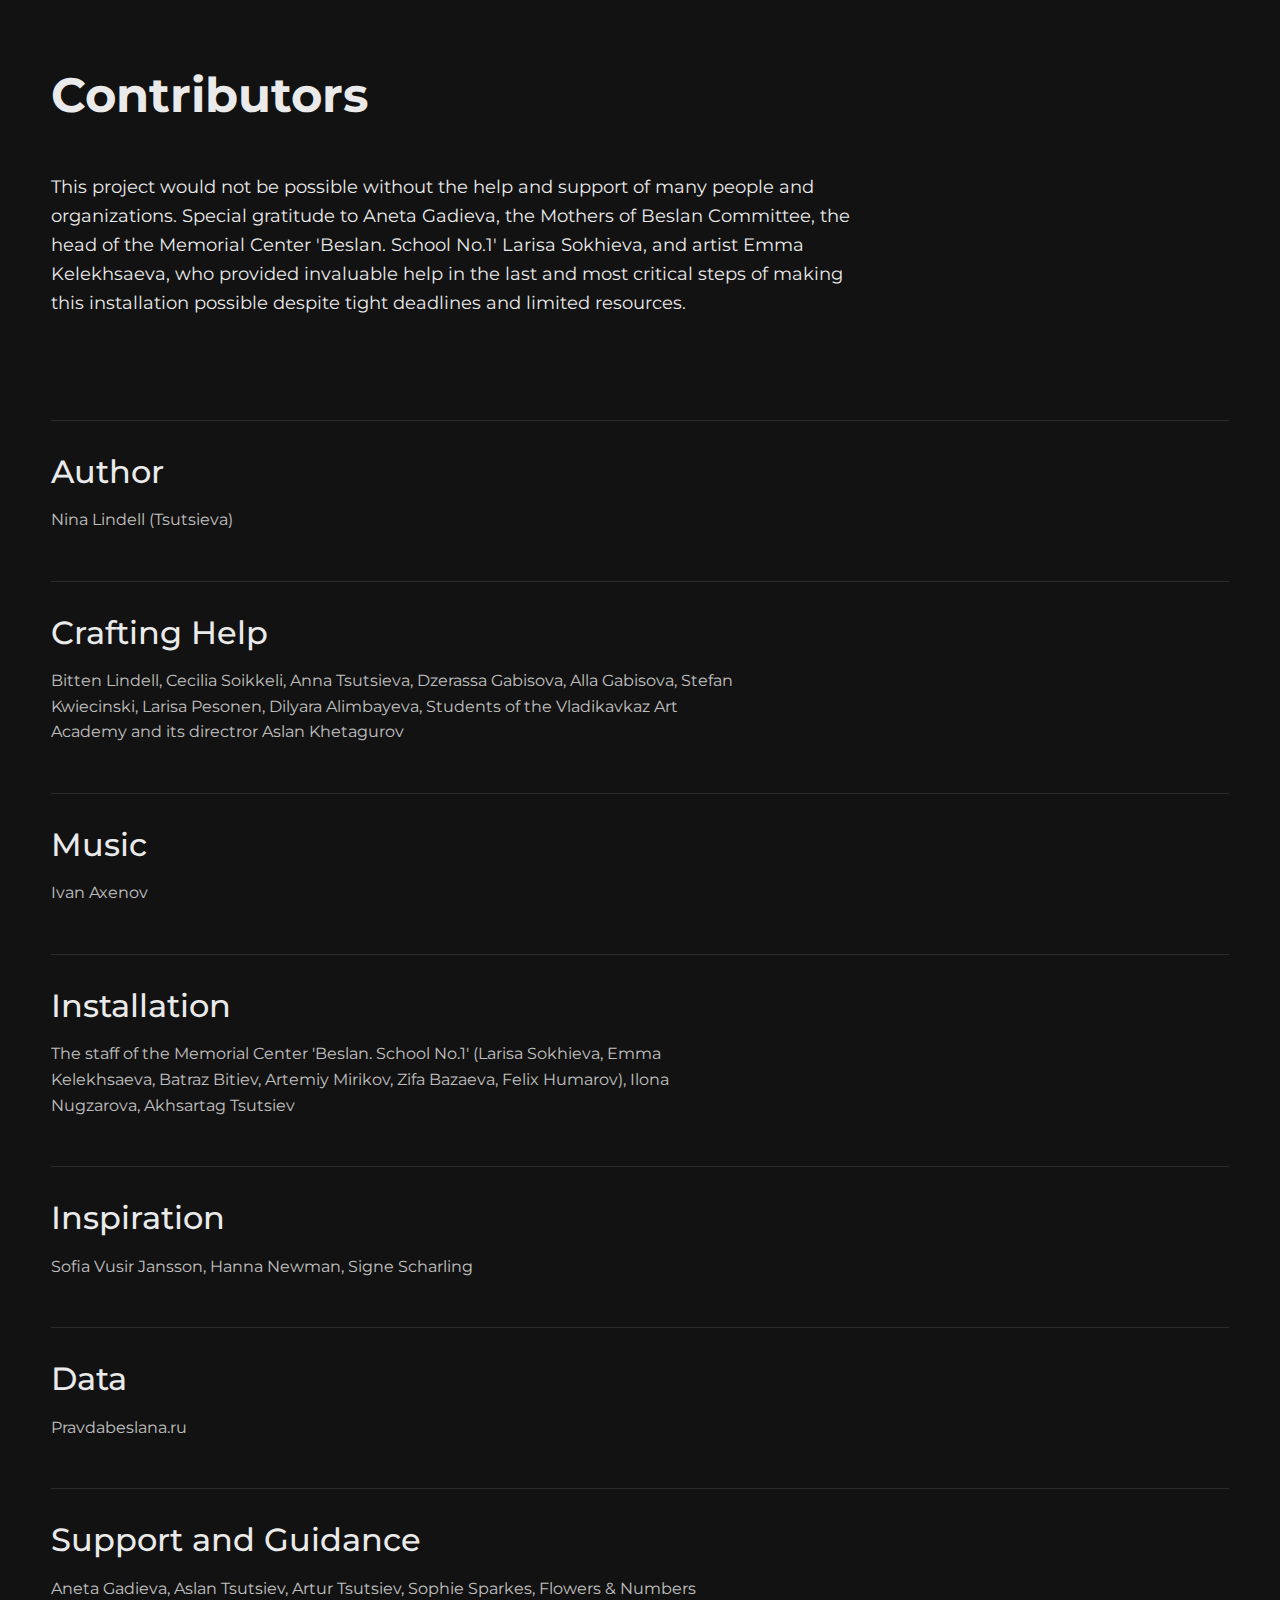
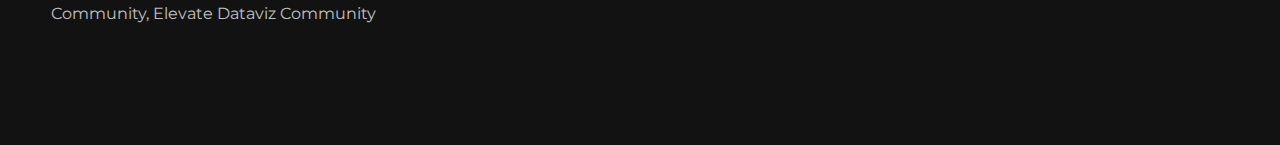
==== commit 3091a4ba: "Updated soundcloud link and video file name" ====
--- a/index.html
+++ b/index.html
@@ -43,7 +43,11 @@
                 <p class="about-description-2"></p>
                 <p class="about-description-3"></p>
                 <div class="soundcloud-container">
-                    <iframe width="100%" height="166" scrolling="no" frameborder="no" allow="autoplay" src="https://w.soundcloud.com/player/?url=https%3A//api.soundcloud.com/tracks/1915209452&color=%23ff5500&auto_play=false&hide_related=false&show_comments=true&show_user=true&show_reposts=false&show_teaser=true"></iframe>
+                    <iframe width="100%" height="166" scrolling="no" frameborder="no" allow="autoplay" src="https://w.soundcloud.com/player/?url=https%3A//api.soundcloud.com/tracks/2015974823&color=%233f3b4e&auto_play=true&hide_related=false&show_comments=true&show_user=true&show_reposts=false&show_teaser=true"></iframe>
+                    <div style="font-size: 10px; color: #cccccc;line-break: anywhere;word-break: normal;overflow: hidden;white-space: nowrap;text-overflow: ellipsis; font-family: Interstate,Lucida Grande,Lucida Sans Unicode,Lucida Sans,Garuda,Verdana,Tahoma,sans-serif;font-weight: 100;">
+                        <a href="https://soundcloud.com/the-01-09-project" title="The 01/09 Project" target="_blank" style="color: #cccccc; text-decoration: none;">The 01/09 Project</a> · 
+                        <a href="https://soundcloud.com/the-01-09-project/1128a" title="1128" target="_blank" style="color: #cccccc; text-decoration: none;">1128</a>
+                    </div>
                 </div>
             </div>
         </div>
@@ -71,7 +75,7 @@
             <!-- Second Video (local file) -->
             <div class="video-wrapper">
                 <video controls>
-                    <source src="video.mp4" type="video/mp4">
+                    <source src="video.MP4" type="video/mp4">
                     Your browser does not support the video tag.
                 </video>
             </div>
--- a/styles.css
+++ b/styles.css
@@ -510,6 +510,7 @@
     .hero-content {
         padding: 0 var(--spacing-m);
     }
+
 }
 
 @media (max-width: 480px) {
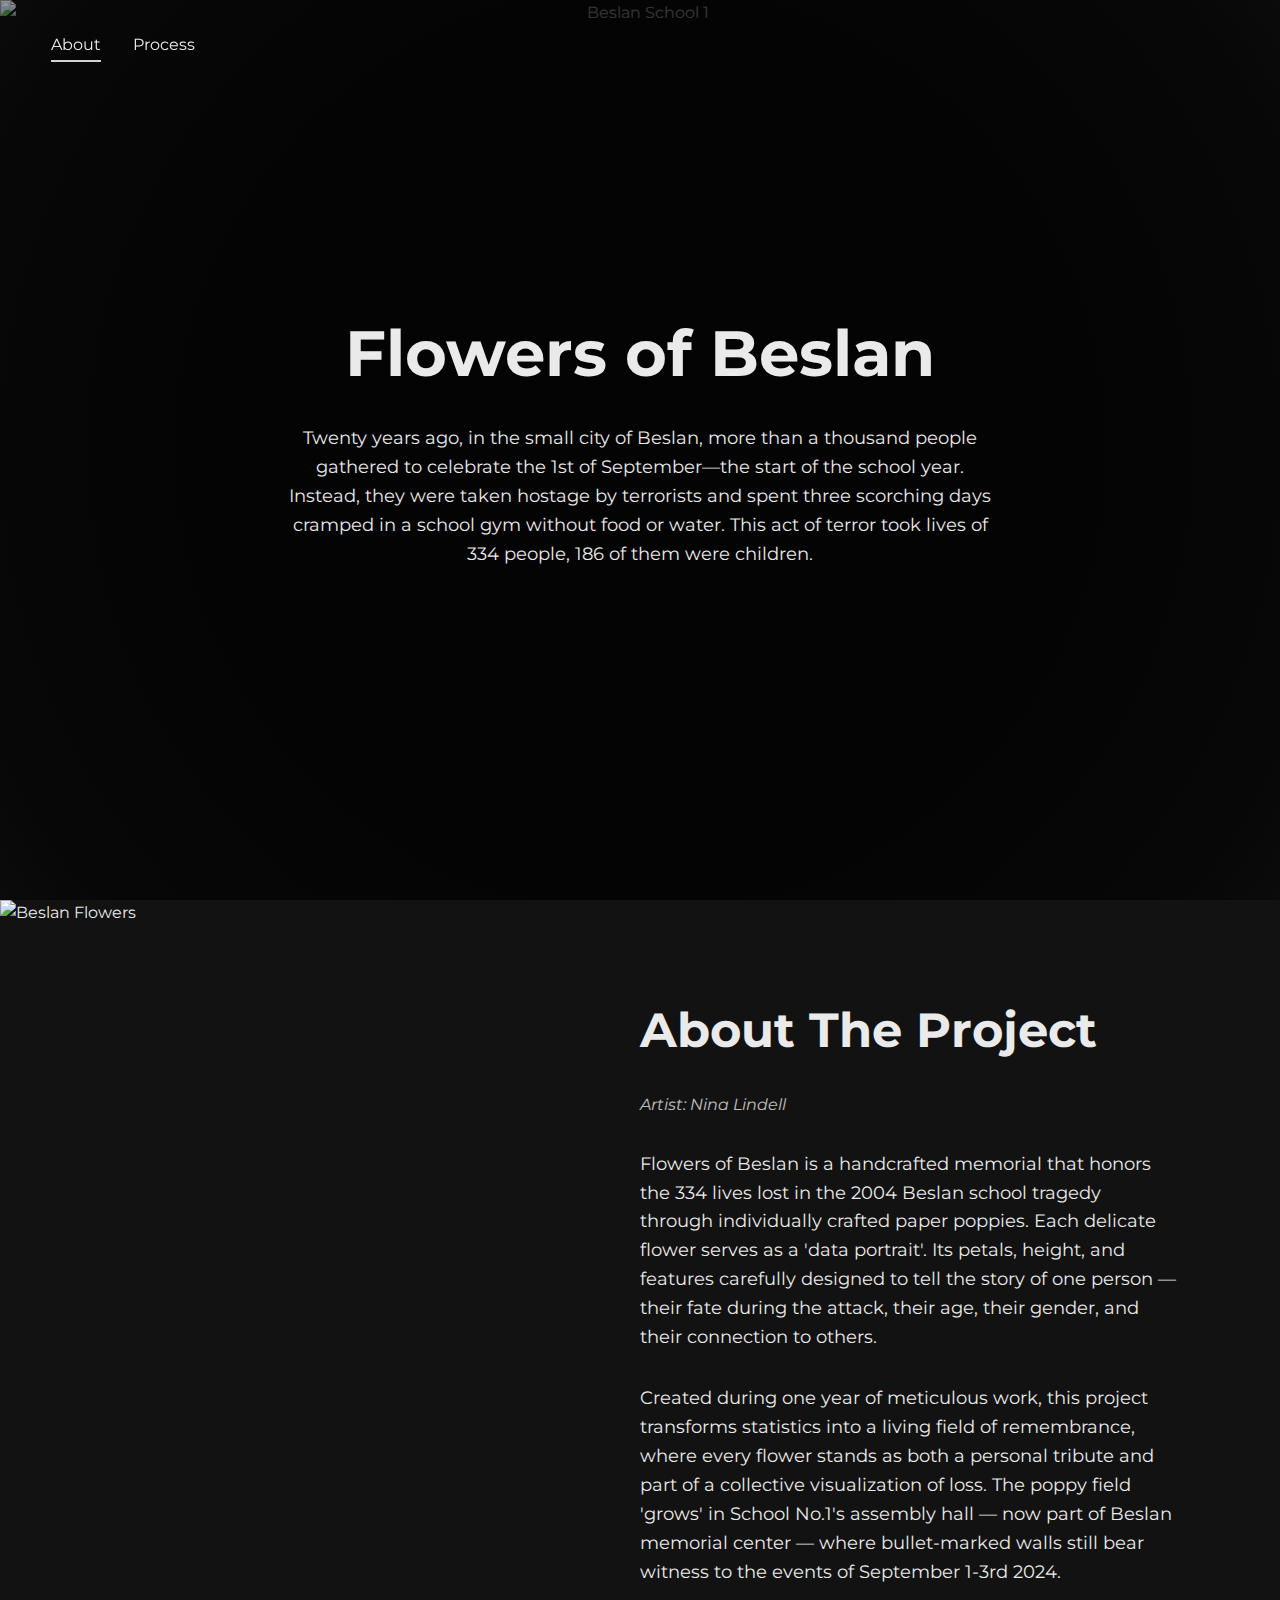
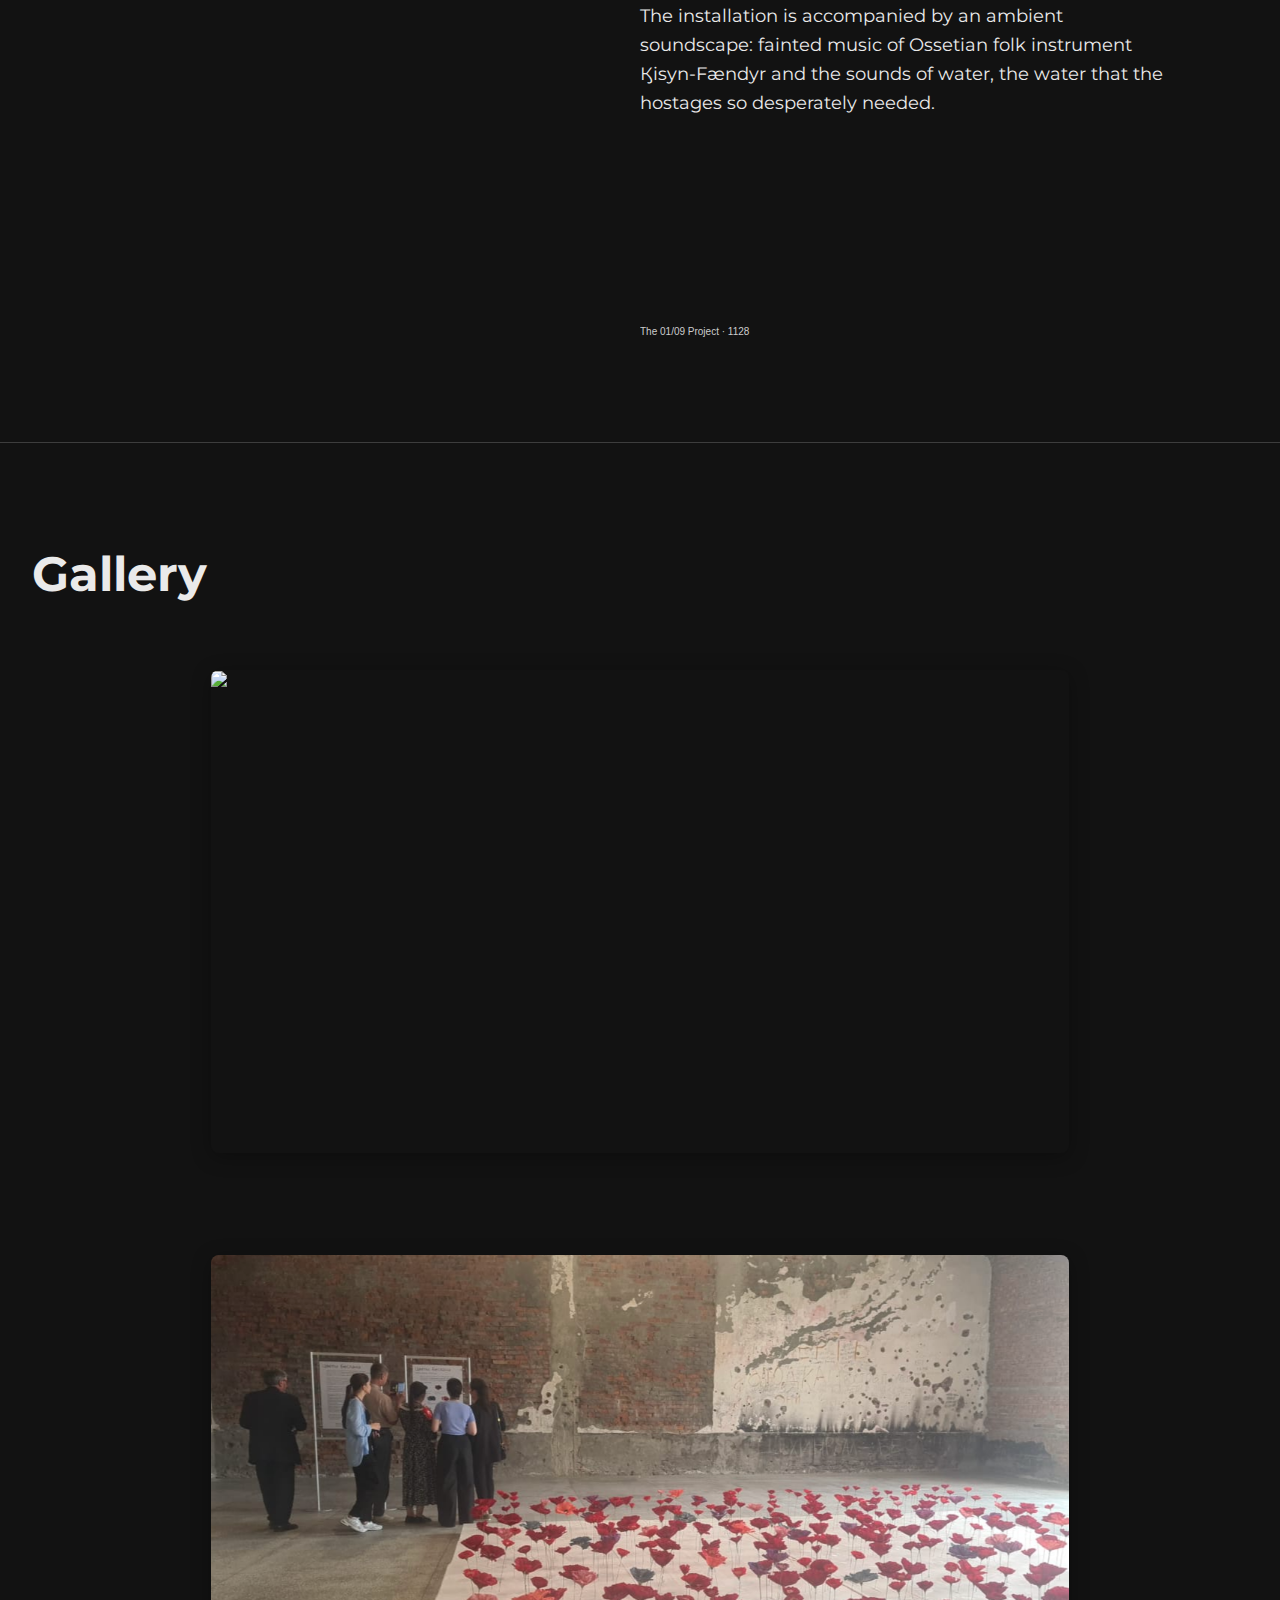
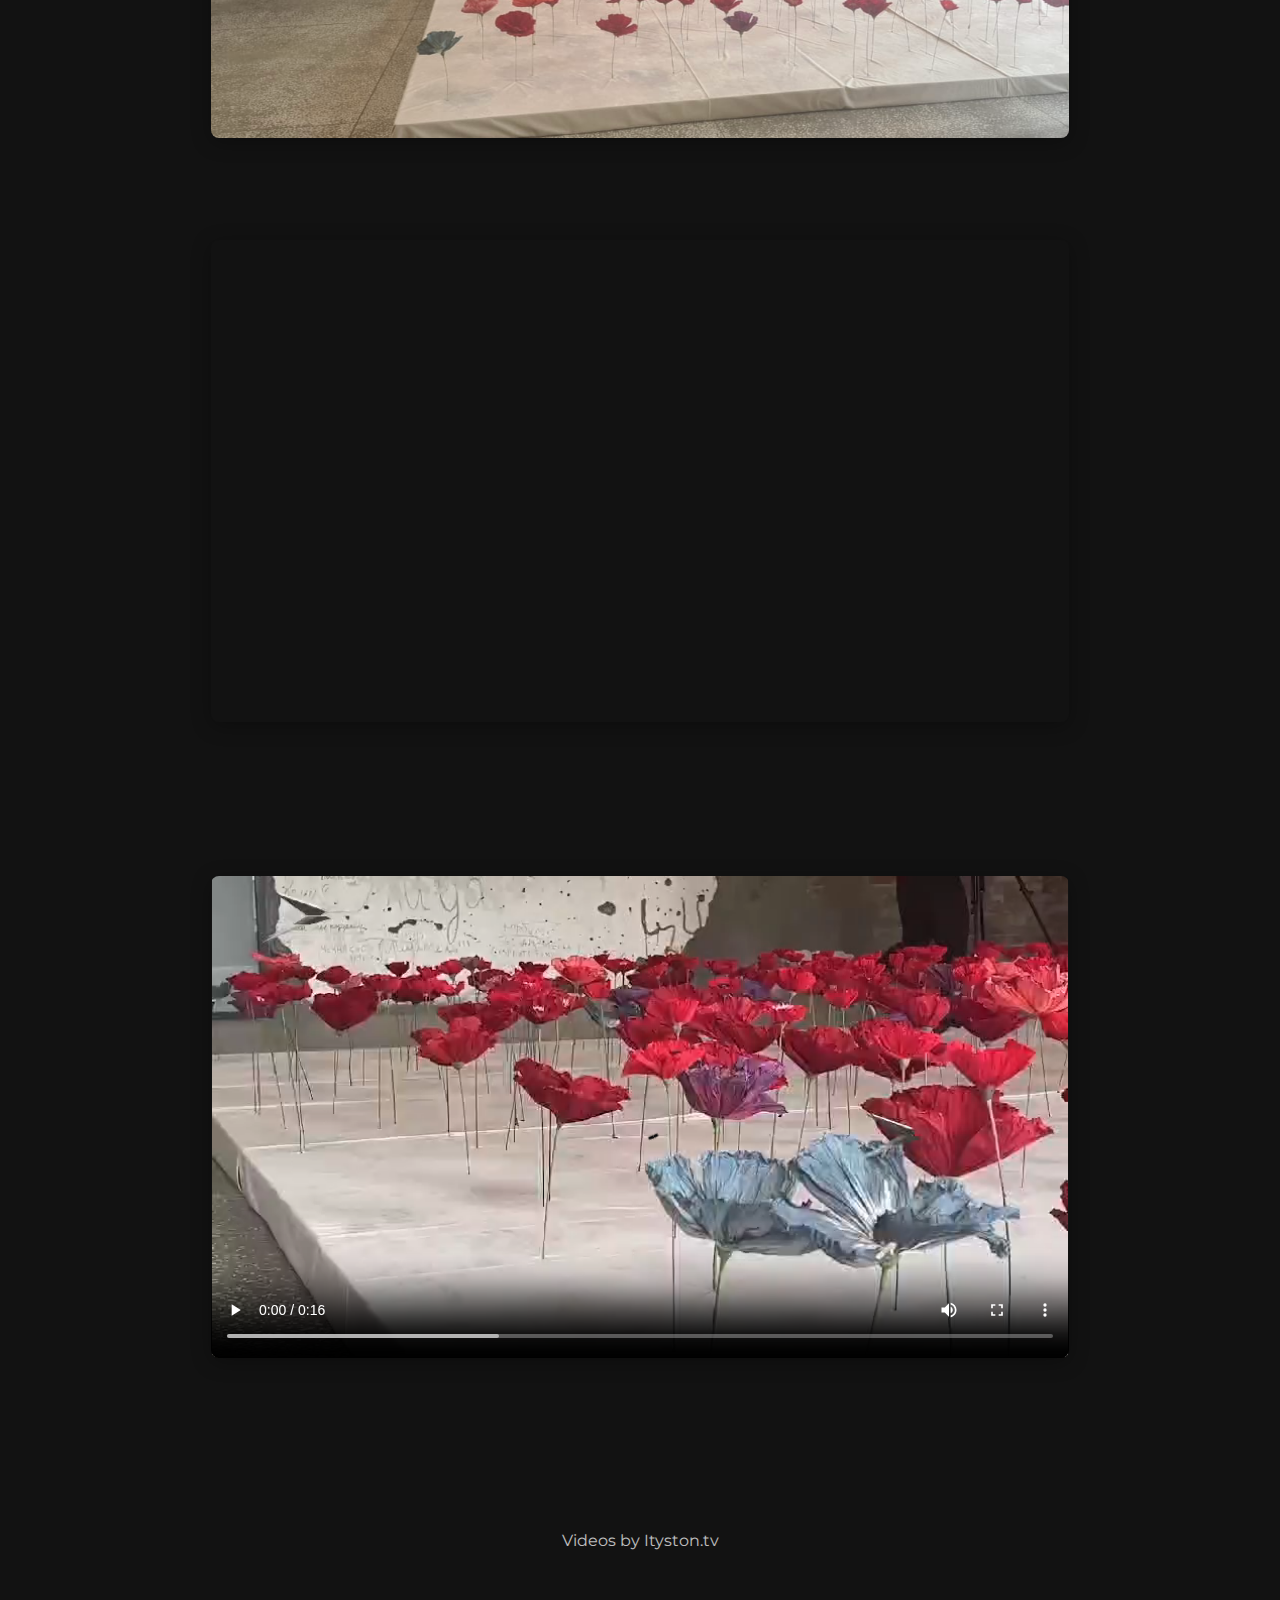
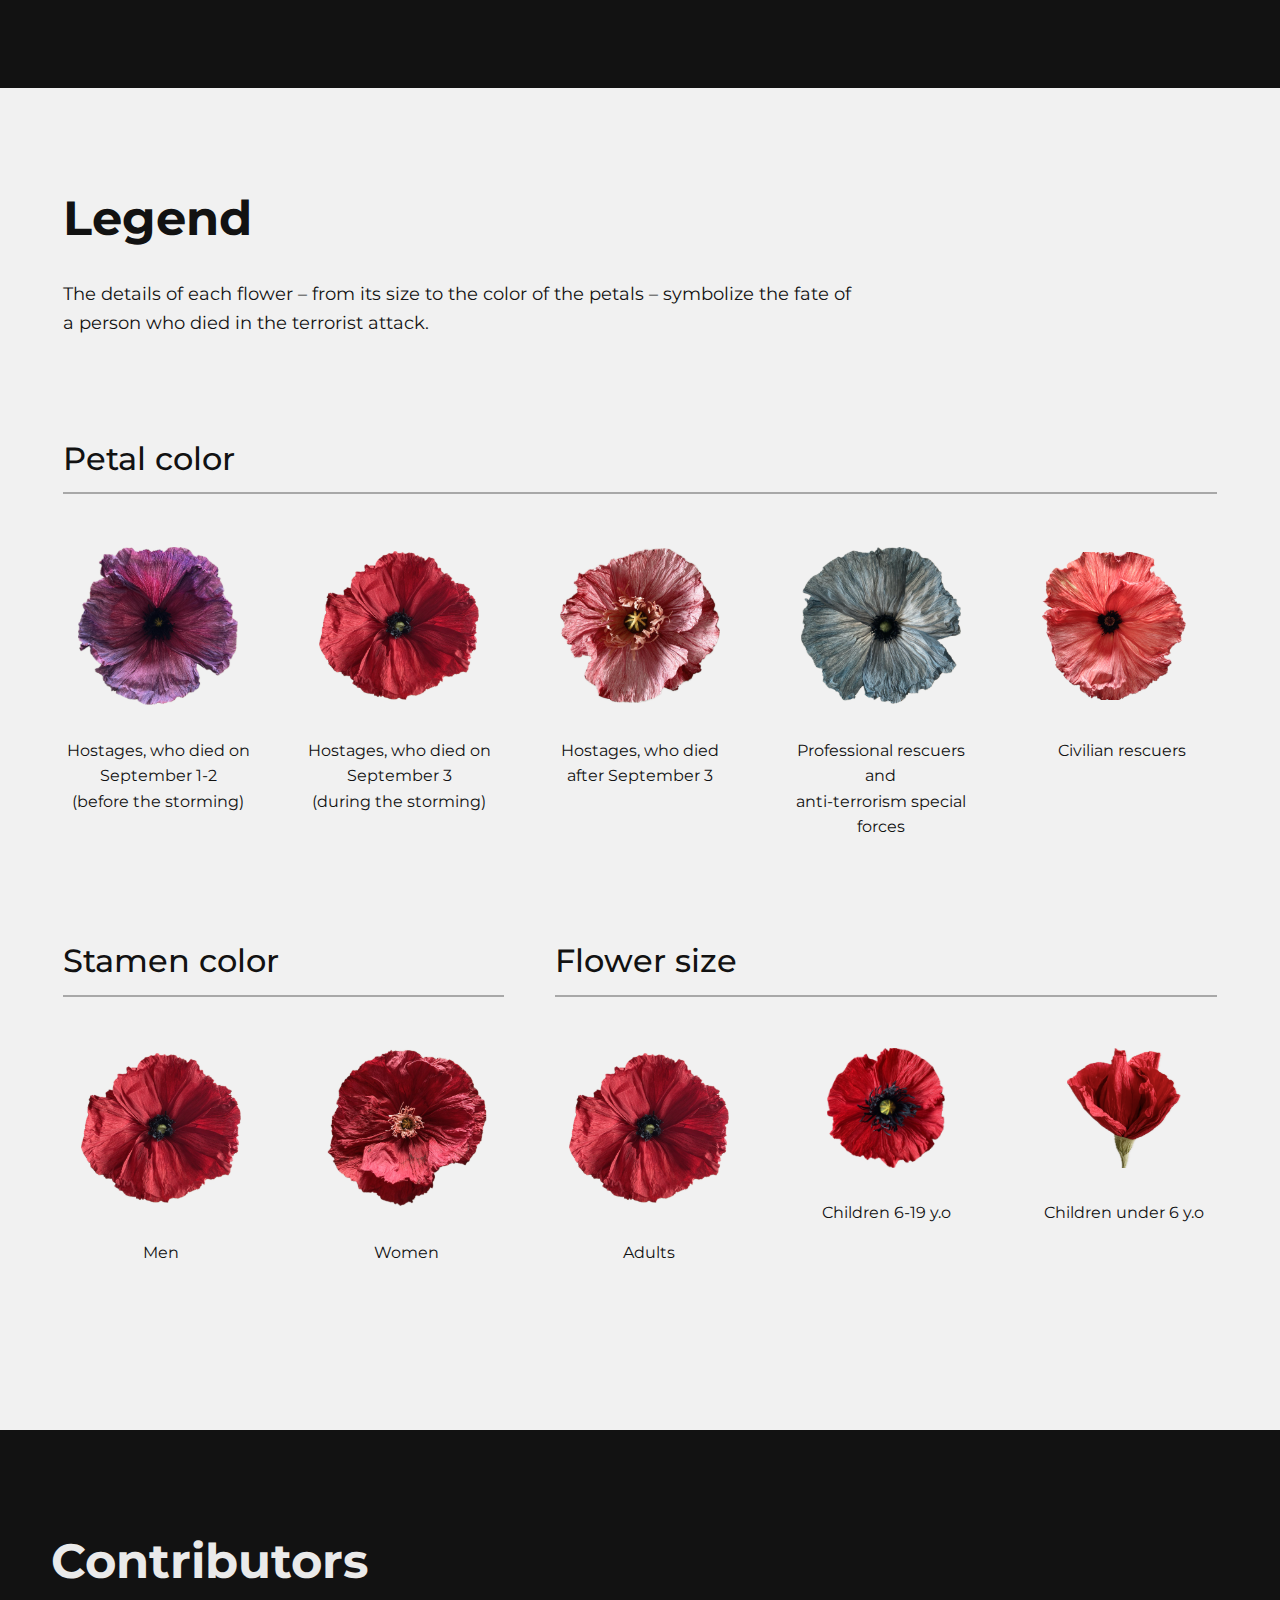
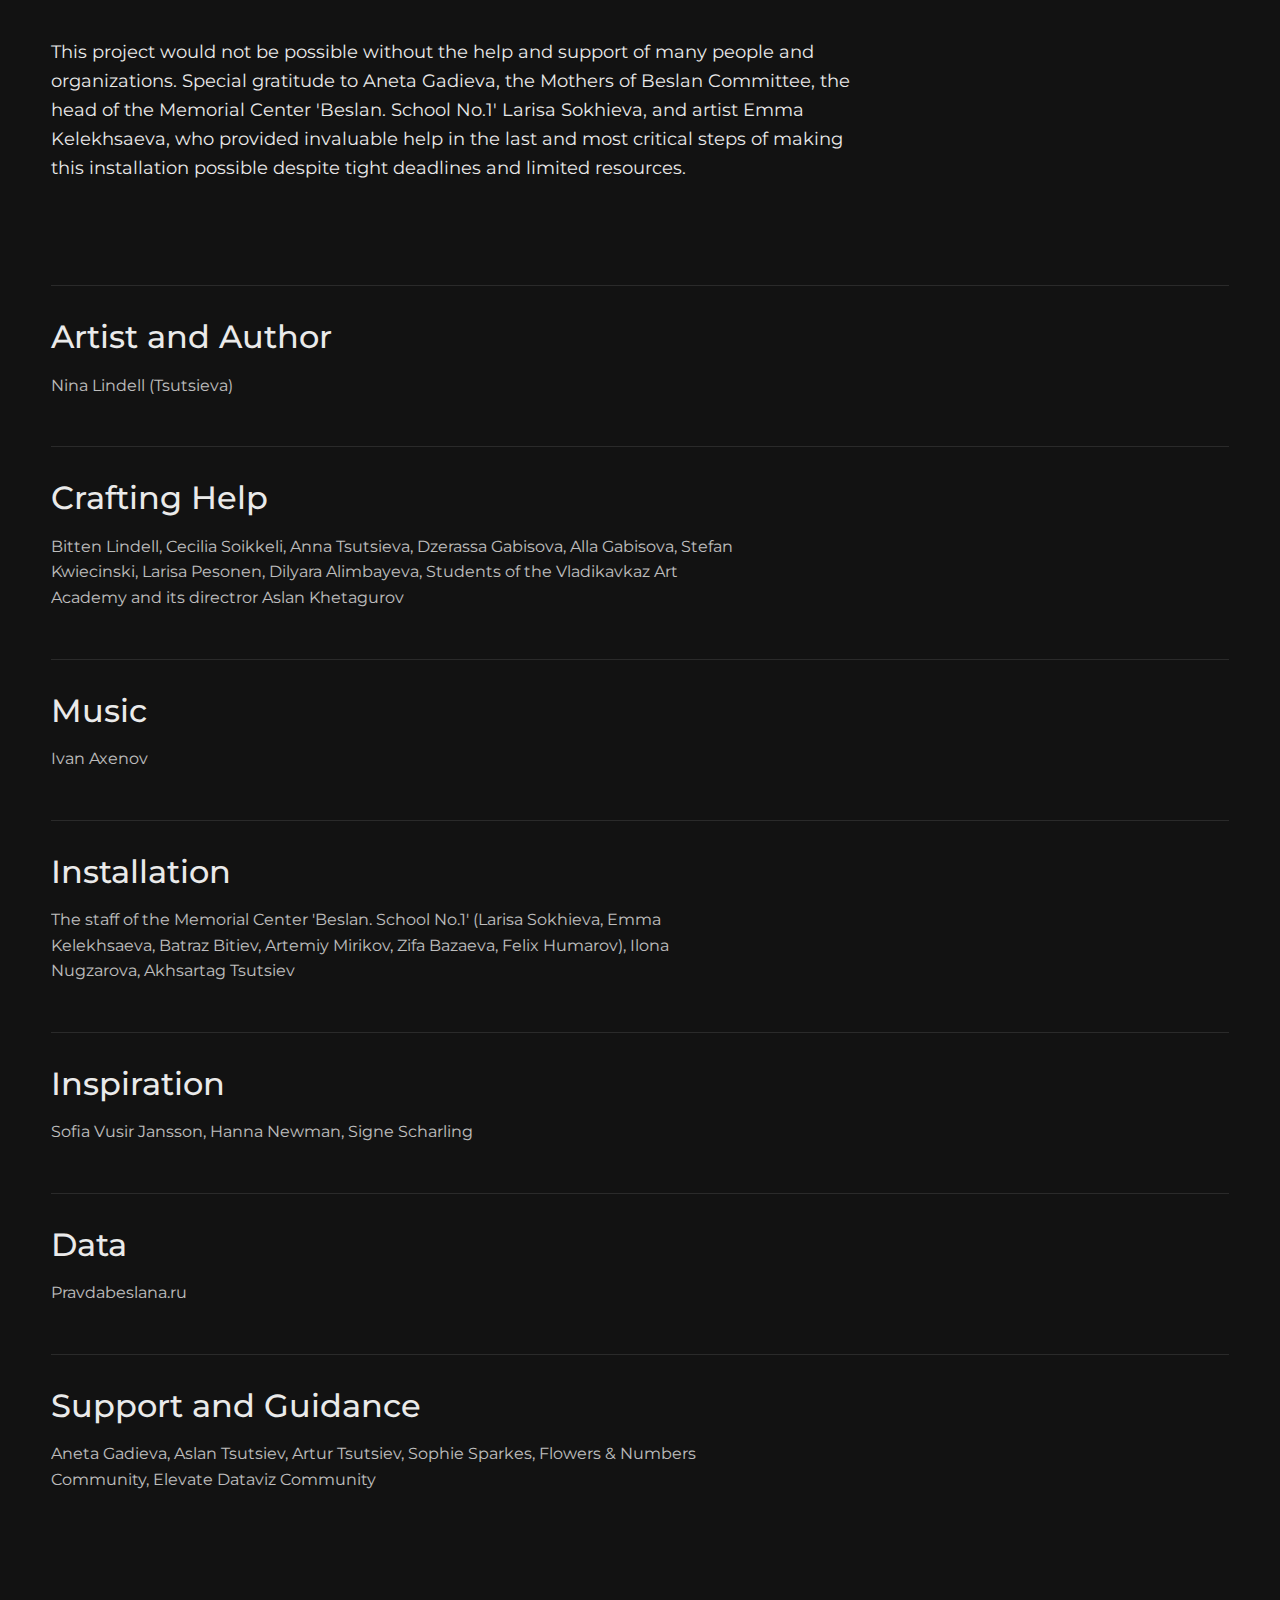
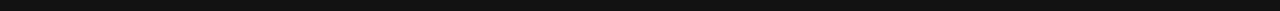
==== commit 9800d2fc: "Added new images to the gallery and process pages." ====
--- a/index.html
+++ b/index.html
@@ -39,6 +39,7 @@
         <div class="text-section">
             <div class="text-content">
                 <h2 class="about-title"></h2>
+                <p class="about-subtitle"></p>
                 <p class="about-description-1"></p>
                 <p class="about-description-2"></p>
                 <p class="about-description-3"></p>
@@ -59,7 +60,24 @@
 
     <!-- Video Section -->
     <section class="video-section">
+        <div class="container">
+            <!-- Title with same container as contributors -->
+            <div class="video-header">
+                <h2 class="video-title">Gallery</h2>
+            </div>
+        </div>
+        
+        <!-- Separate container for videos at 960px -->
         <div class="video-section-container">
+
+            <!-- Images -->
+            <div class="gallery-images">
+                <div class="image-wrapper">
+                    <img src="gallery-1.png" alt="Gallery Image 1">
+                </div>
+                <div class="image-wrapper">
+                    <img src="gallery-2.png" alt="Gallery Image 2">
+            </div>
             <!-- First Video (iframe) -->
             <div class="video-wrapper">
                 <iframe
@@ -84,8 +102,11 @@
             <div class="video-credits">
                 Videos by Ityston.tv
             </div>
+
+        </div>
         </div>
     </section>
+
 
 <!-- Legend Section -->
 <section class="legend-section">
@@ -114,7 +135,7 @@
                     </div>
                     <div class="legend-item">
                         <img src="flowers/blue-grey.png" alt="Blue-grey flower">
-                        <p>Special forces</p>
+                        <p>Professional rescuers and <br>anti-terrorism special forces</p>
                     </div>
                     <div class="legend-item">
                         <img src="flowers/coral.png" alt="Coral flower">
--- a/styles.css
+++ b/styles.css
@@ -62,15 +62,25 @@
     z-index: 1000;
 }
 
+
+
 .navbar.scrolled {
     background-color: rgba(18, 18, 18, 0.9);
     backdrop-filter: blur(10px);
 }
+.navbar .container-fluid {
+    padding: 0;  /* Remove bootstrap padding */
+    margin: 0;   /* Remove bootstrap margin */
+    width: 100%;
+    display: flex;
+}
 
 .nav-links {
     display: flex;
     gap: var(--spacing-m);
     justify-content: flex-start;
+    padding: 0;
+    margin: 0;
 }
 
 .nav-link {
@@ -78,11 +88,13 @@
     font-size: var(--body);
     text-decoration: none;
     position: relative;
-    transition: opacity var(--transition-standard);
-}
-
-.nav-link:hover {
-    opacity: 0.8;
+    padding: 0;
+    margin: 0;
+}
+
+.container-fluid {
+    --bs-gutter-x: 0;
+    --bs-gutter-y: 0;
 }
 
 .nav-link::after {
@@ -92,14 +104,23 @@
     left: 0;
     width: 0;
     height: 2px;
-    background-color: var(--color-accent);
+    background: var(--color-accent);
     transition: width var(--transition-standard);
 }
 
-.nav-link.active::after,
-.nav-link:hover::after {
-    width: 100%;
-}
+.nav-link:hover::after,
+.nav-link.active::after {
+    width: 100%;
+}
+
+/* Remove any transformations or other properties that might cause shifting */
+.nav-link:hover,
+.nav-link.active {
+    color: var(--color-text-light);
+    transform: none;
+}
+
+
 
 /* Common Section Styles */
 section {
@@ -202,7 +223,12 @@
     font-size: var(--h2-size);
     margin-bottom: var(--spacing-m);
 }
-
+.about-subtitle {
+    font-style: italic;
+    font-size: var(--body);
+    margin-bottom: var(--spacing-m);
+    opacity: 0.8;
+}
 .about-description-1,
 .about-description-2,
 .about-description-3 {
@@ -225,8 +251,9 @@
     .content-section {
         display: flex;
         flex-direction: column;
-        height: unset !important; /* Remove any height constraints */
-        min-height: unset !important; /* Remove minimum height constraint */
+        height: unset !important; 
+        min-height: unset !important; 
+        padding-top: 4rem;
     }
 
     .text-section {
@@ -262,6 +289,7 @@
     min-height: 100vh;
     display: flex;
     align-items: center;
+    
 }
 
 /* Adjust container to match legend section exactly */
@@ -334,16 +362,19 @@
 @media (max-width: 1024px) {
     .contributors-title::after {
         width: 60%;
+        margin-top: 4rem;
     }
 }
 
 @media (max-width: 768px) {
     .contributors-section {
         padding: var(--spacing-l) var(--spacing-m);
+        padding-top: 4rem;
     }
 
     .contributors-title::after {
         width: 40%;
+        margin-top: 4rem;
     }
     
     .contributors-list {
@@ -354,10 +385,12 @@
 @media (max-width: 480px) {
     .contributors-section {
         padding: var(--spacing-m) var(--spacing-s);
+        padding-top: 4rem;
     }
 
     .contributors-title::after {
         width: 20%;
+        margin-top: 4rem;
     }
 }
 
@@ -411,9 +444,33 @@
     align-items: center;
     justify-content: center;
     background-color: var(--color-background-dark);
-    padding: 8rem 0;
-}
-
+    padding: var(--spacing-xl) 0;
+}
+
+.video-section .container {
+    max-width: 1400px;
+    margin: 0 auto;
+    width: 100%;
+    padding: 0 var(--spacing-m);
+}
+
+.video-header {
+    text-align: left;
+    margin-bottom: var(--spacing-l);
+}
+
+.video-title {
+    font-family: var(--font-heading);
+    font-size: var(--h2-size);
+    margin-bottom: var(--spacing-m);
+    font-weight: 700;
+    color: var(--color-text-light);
+    text-align: left;
+    position: relative;
+    padding-bottom: var(--spacing-s);
+}
+
+/* Container for videos - 960px width */
 .video-section-container {
     width: 100%;
     max-width: 960px;
@@ -425,7 +482,7 @@
     width: 100%;
     aspect-ratio: 16/9;
     position: relative;
-    margin-bottom: var(--spacing-xl);
+    margin-bottom: var(--spacing-l);
 }
 
 .video-wrapper:last-child {
@@ -442,26 +499,70 @@
     border-radius: 8px;
     box-shadow: 0 4px 20px rgba(0, 0, 0, 0.3);
 }
-
+/* Gallery Images */
+.gallery-images {
+    display: flex;
+    flex-direction: column;
+    gap: var(--spacing-xl);
+    margin-bottom: var(--spacing-m);
+}
+
+.image-wrapper {
+    width: 100%;
+    aspect-ratio: 16/9;
+    position: relative;
+    border-radius: 8px;
+    overflow: hidden;
+    box-shadow: 0 4px 20px rgba(0, 0, 0, 0.3);
+}
+
+.image-wrapper img {
+    width: 100%;
+    height: 100%;
+    object-fit: cover;
+    transition: transform 0.3s ease;
+}
+
+.image-wrapper:hover img {
+    transform: scale(1.02);
+}
 .video-credits {
     color: var(--color-text-light);
     text-align: center;
-    margin-top: var(--spacing-l);
+    margin-top: var(--spacing-s);
     font-size: var(--body);
     opacity: 0.8;
 }
 
 @media (max-width: 768px) {
     .video-section {
-        padding: 4rem 0;
-    }
-    
+        padding: var(--spacing-l) 0;
+        padding-top: 4rem;
+    }
+    
+    .video-section .container,
     .video-section-container {
         padding: 0 var(--spacing-m);
     }
-    
+
+    .image-wrapper, 
     .video-wrapper {
         margin-bottom: var(--spacing-l);
+    }
+    .gallery-images {
+        gap: var(--spacing-l);
+    }
+}
+
+@media (max-width: 480px) {
+    .video-section {
+        padding: var(--spacing-m) 0;
+        padding-top: 4rem;
+    }
+    
+    .video-section .container,
+    .video-section-container {
+        padding: 0 var(--spacing-s);
     }
 }
 
@@ -511,6 +612,8 @@
         padding: 0 var(--spacing-m);
     }
 
+
+
 }
 
 @media (max-width: 480px) {
--- a/legend.css
+++ b/legend.css
@@ -164,13 +164,18 @@
     }
     
     .petal-color h3::after {
-        width: 60%;
+        width: 100%;
     }
 }
 
 @media (max-width: 768px) {
     .legend-section {
         padding: var(--spacing-l) var(--spacing-m);
+        padding-top: 3rem;
+    }
+
+    .legend-header h2 {
+        margin-top: 2rem;
     }
     
     .petal-color .legend-items,
@@ -197,13 +202,14 @@
     .petal-color h3::after,
     .stamen-color h3::after,
     .flower-size h3::after {
-        width: 40%;
+        width: 100%;
     }
 }
 
 @media (max-width: 480px) {
     .legend-section {
         padding: var(--spacing-m) var(--spacing-s);
+        padding-top: 3rem;
     }
     
     .petal-color .legend-items,
@@ -224,10 +230,12 @@
     .petal-color h3::after,
     .stamen-color h3::after,
     .flower-size h3::after {
-        width: 20%;
+        width: 100%;
     }
     
     .legend-item p {
         font-size: 0.875rem;
     }
+
+
 }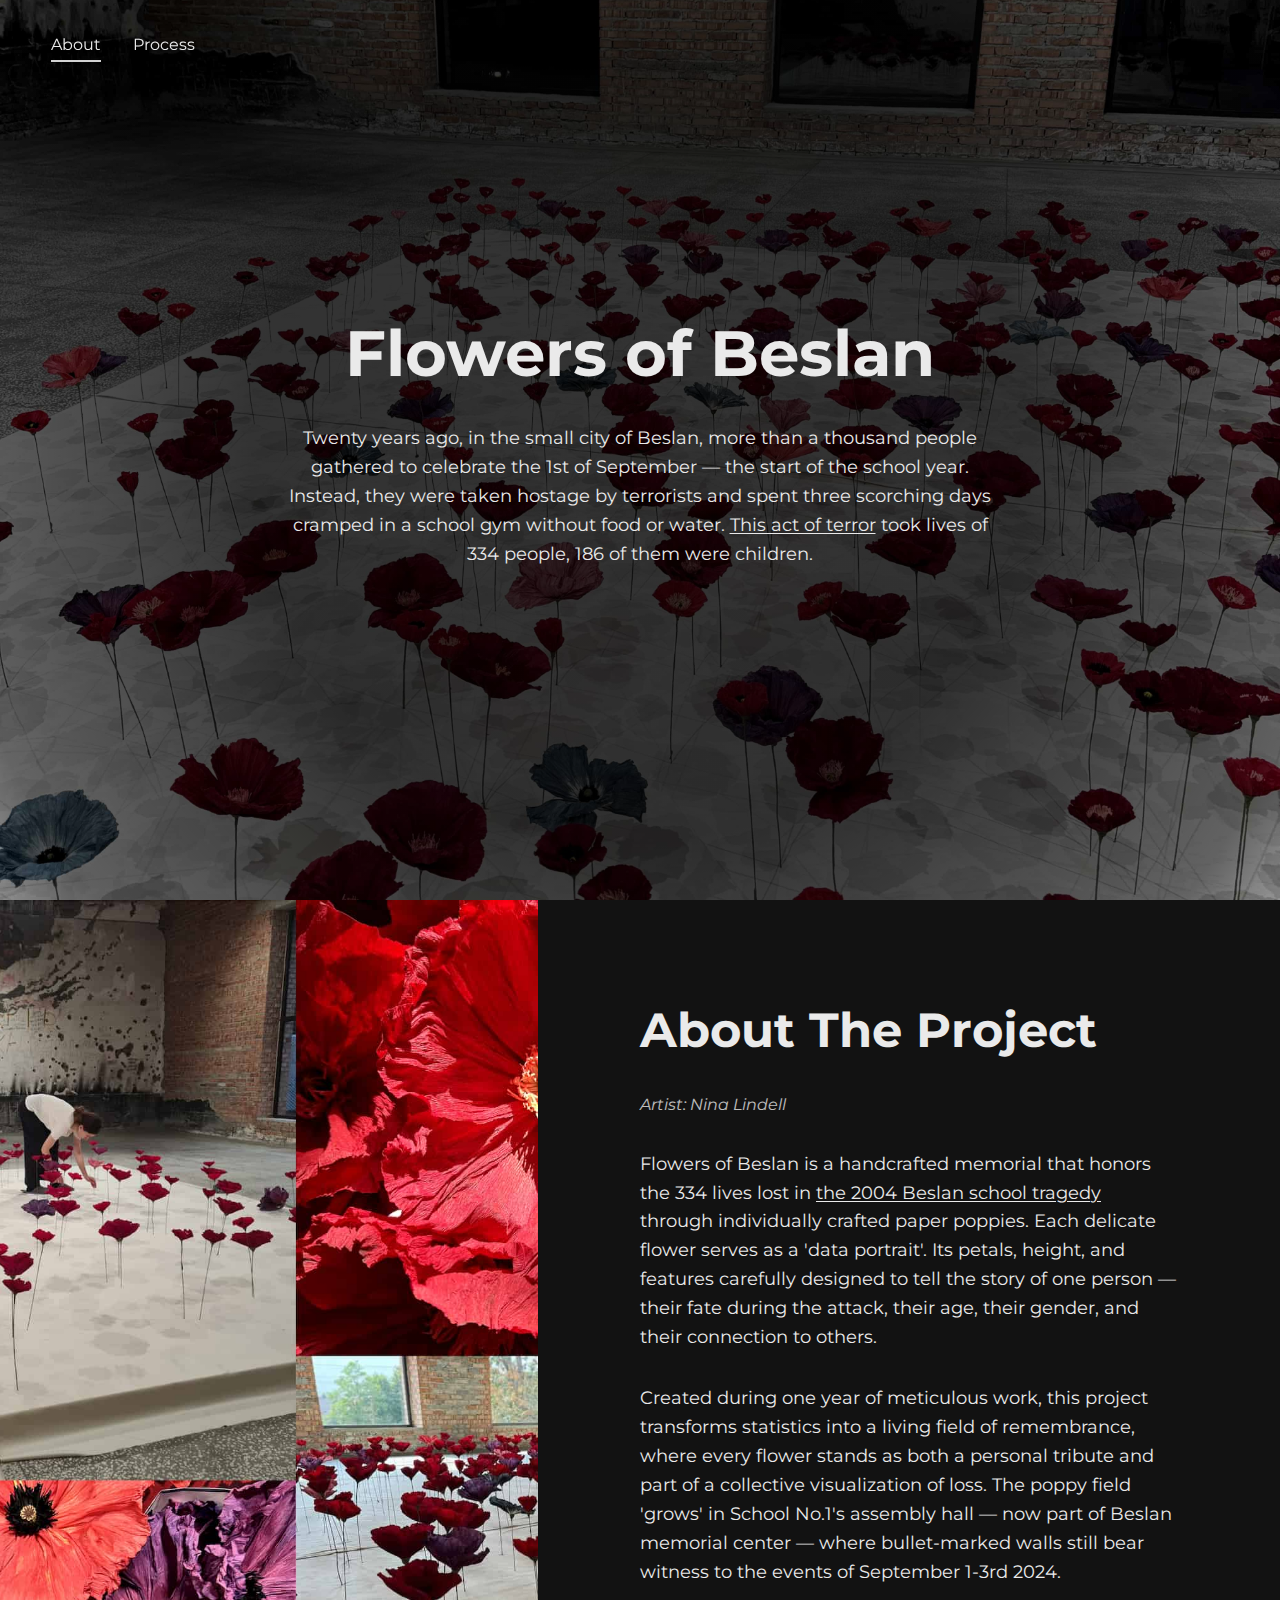
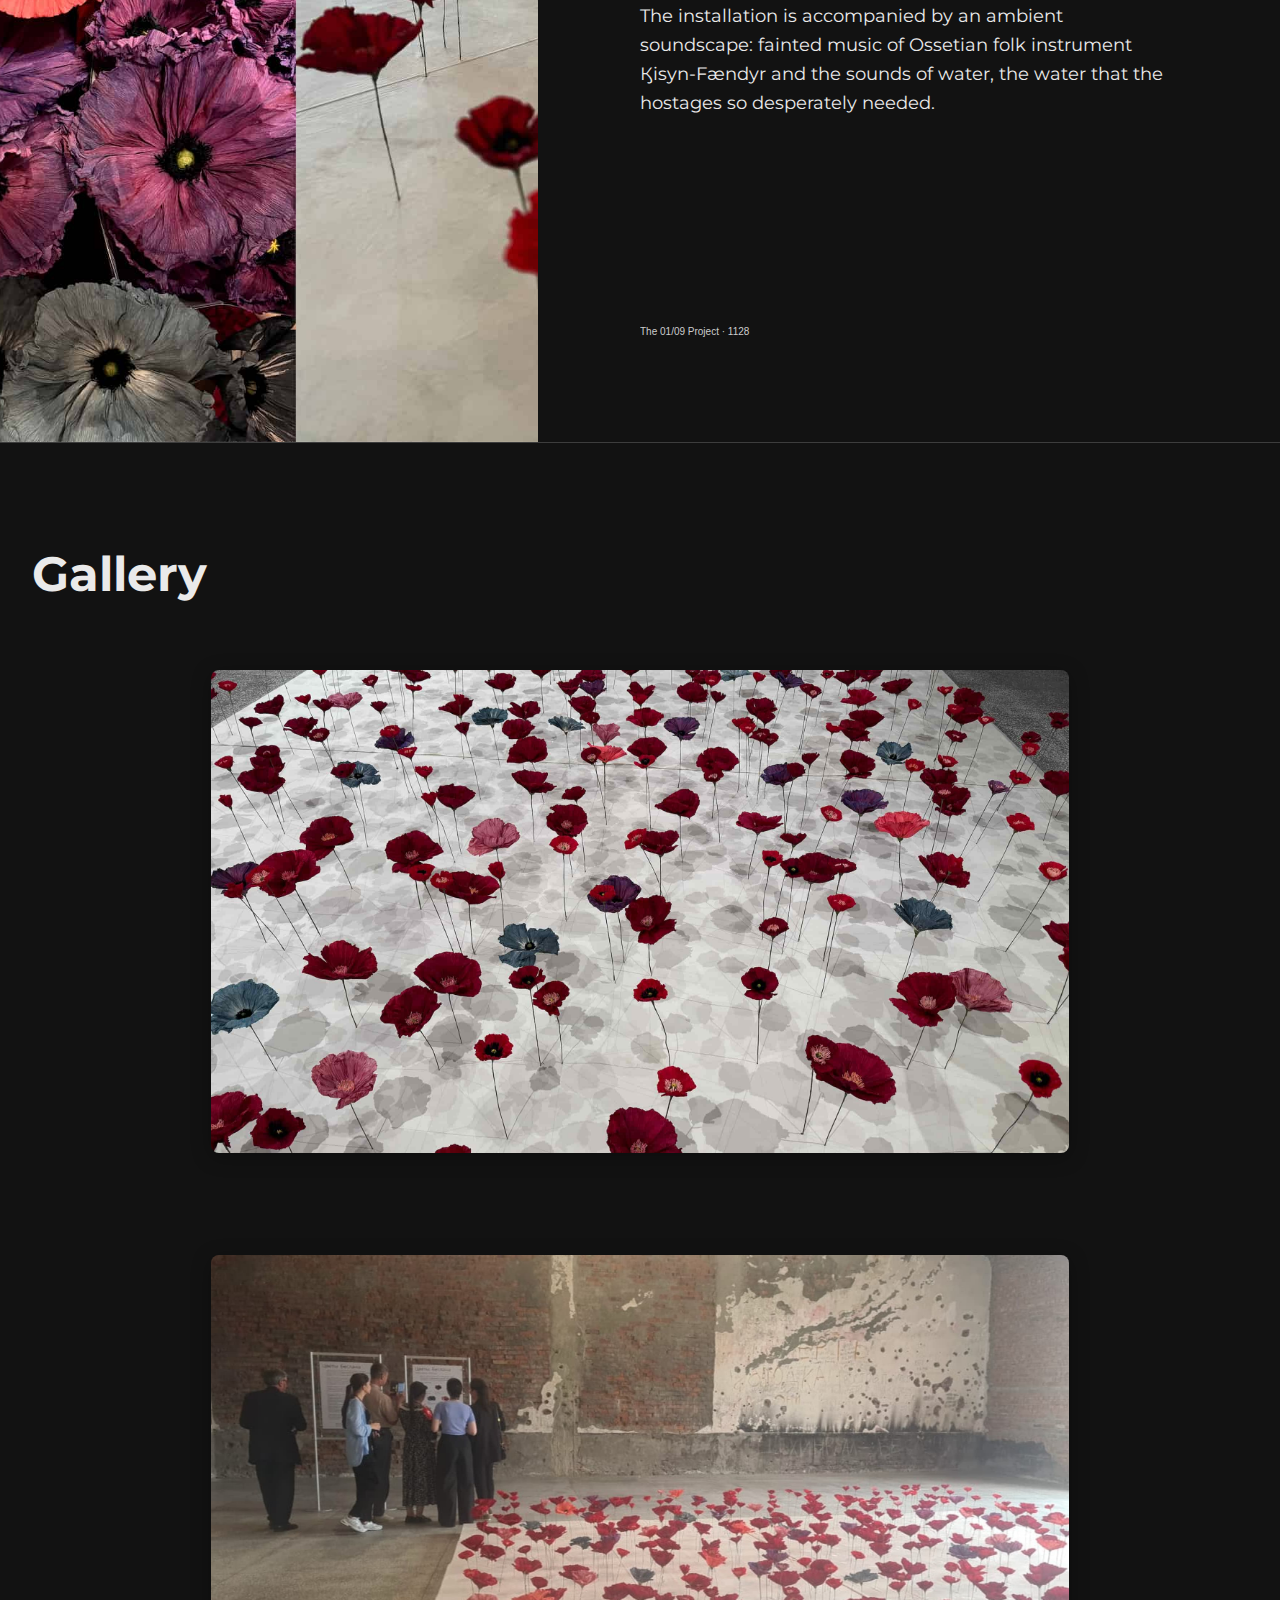
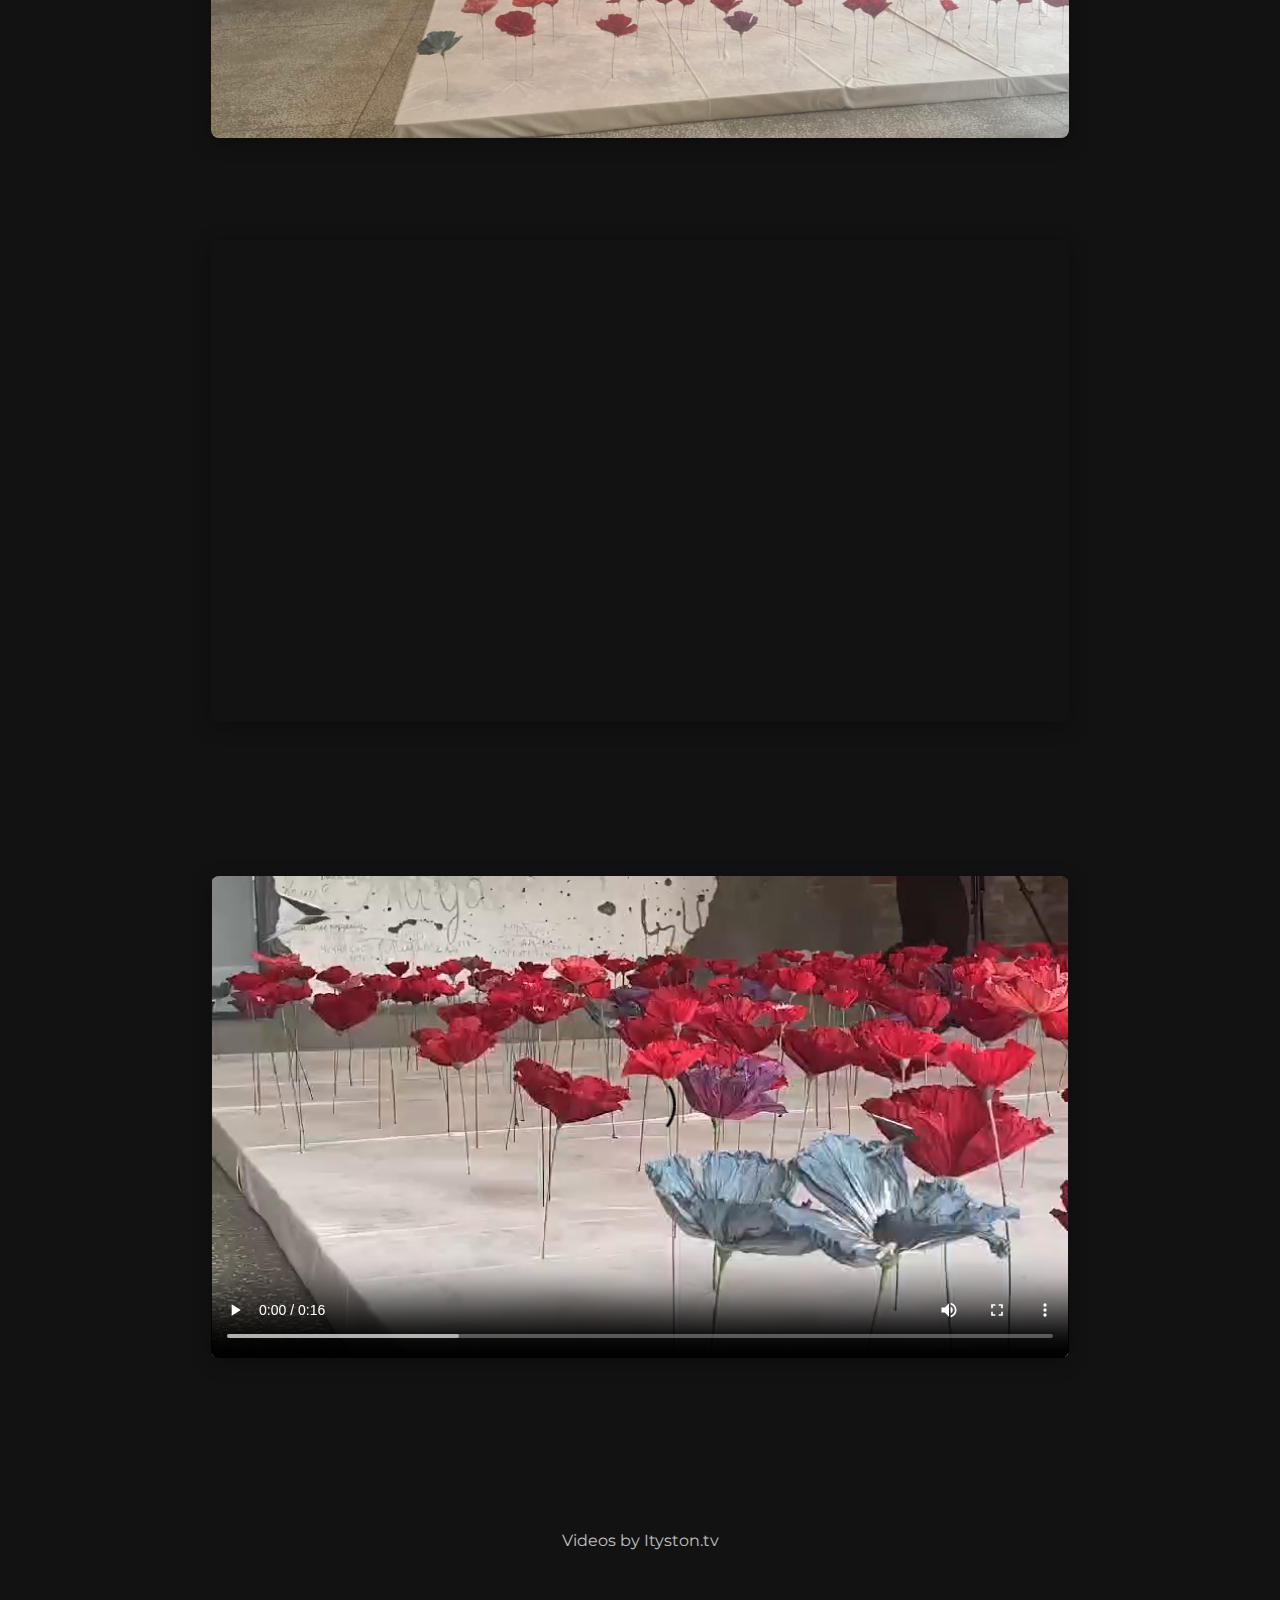
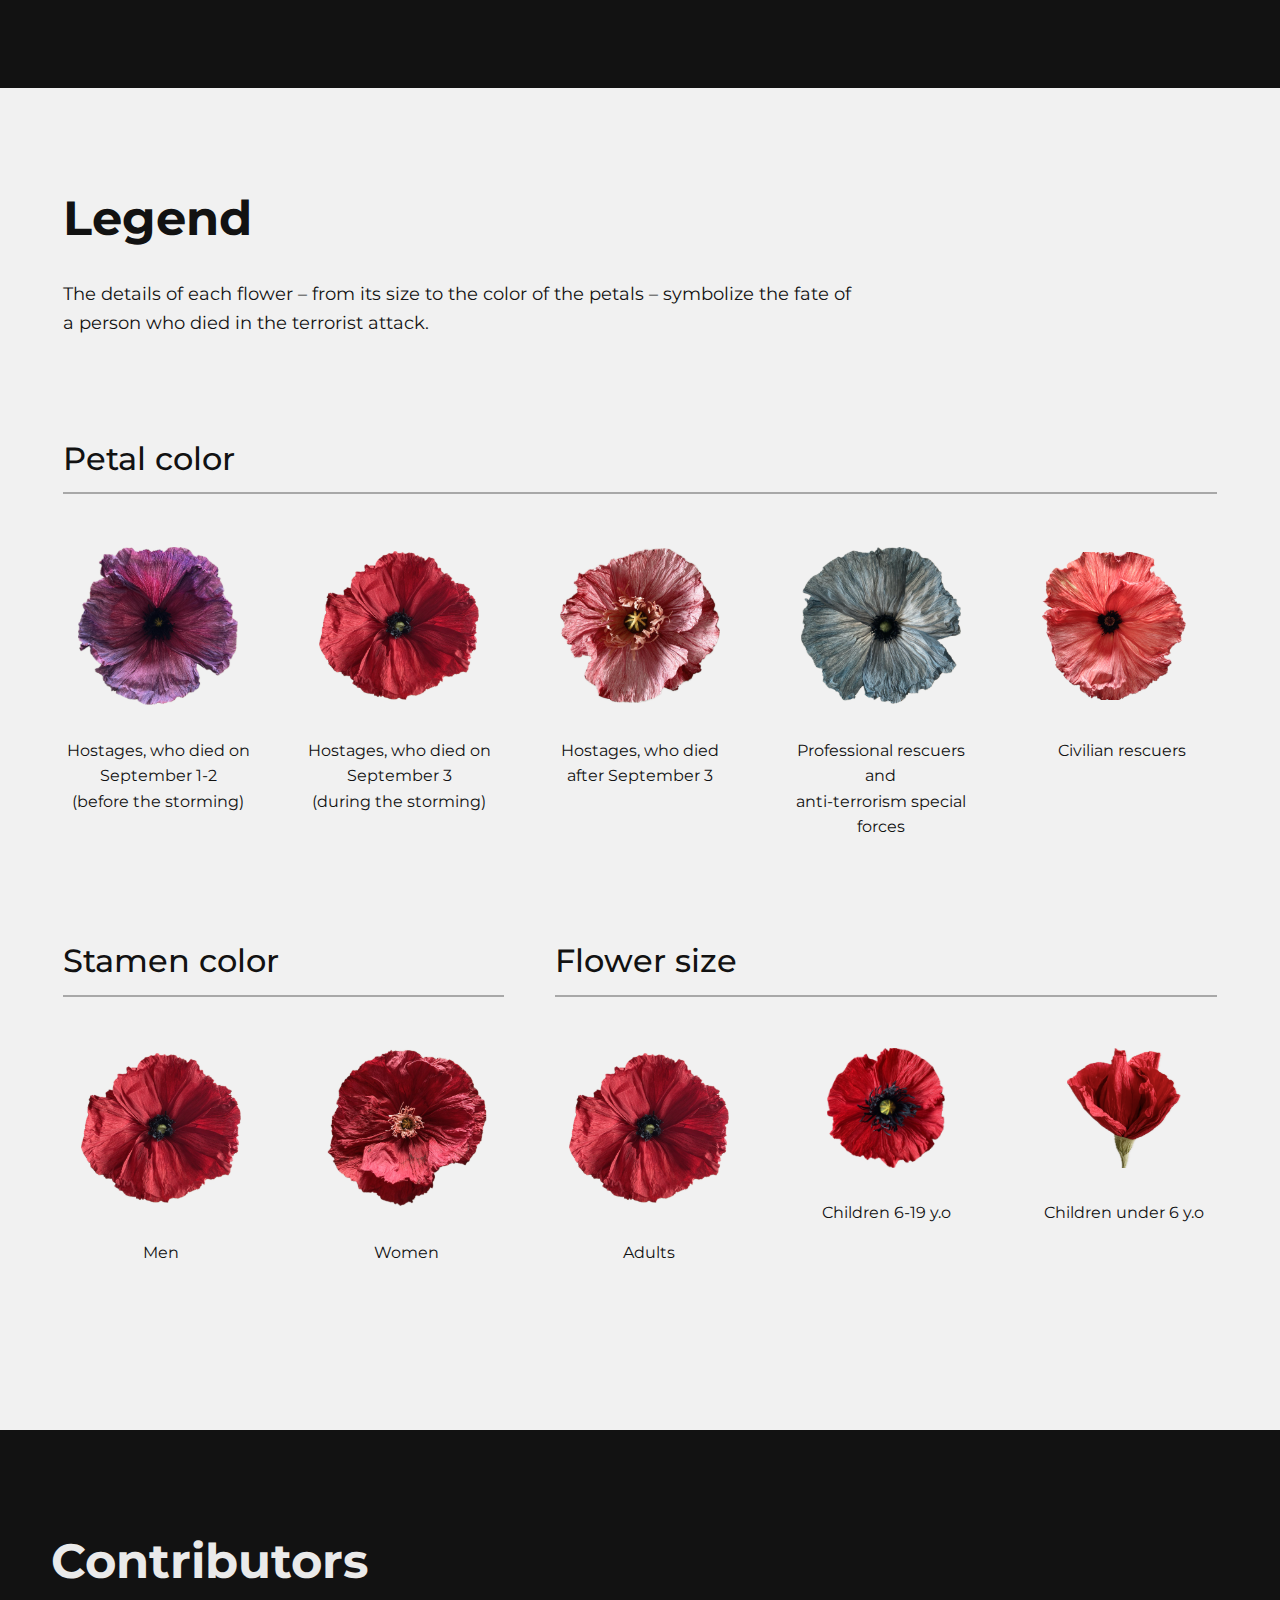
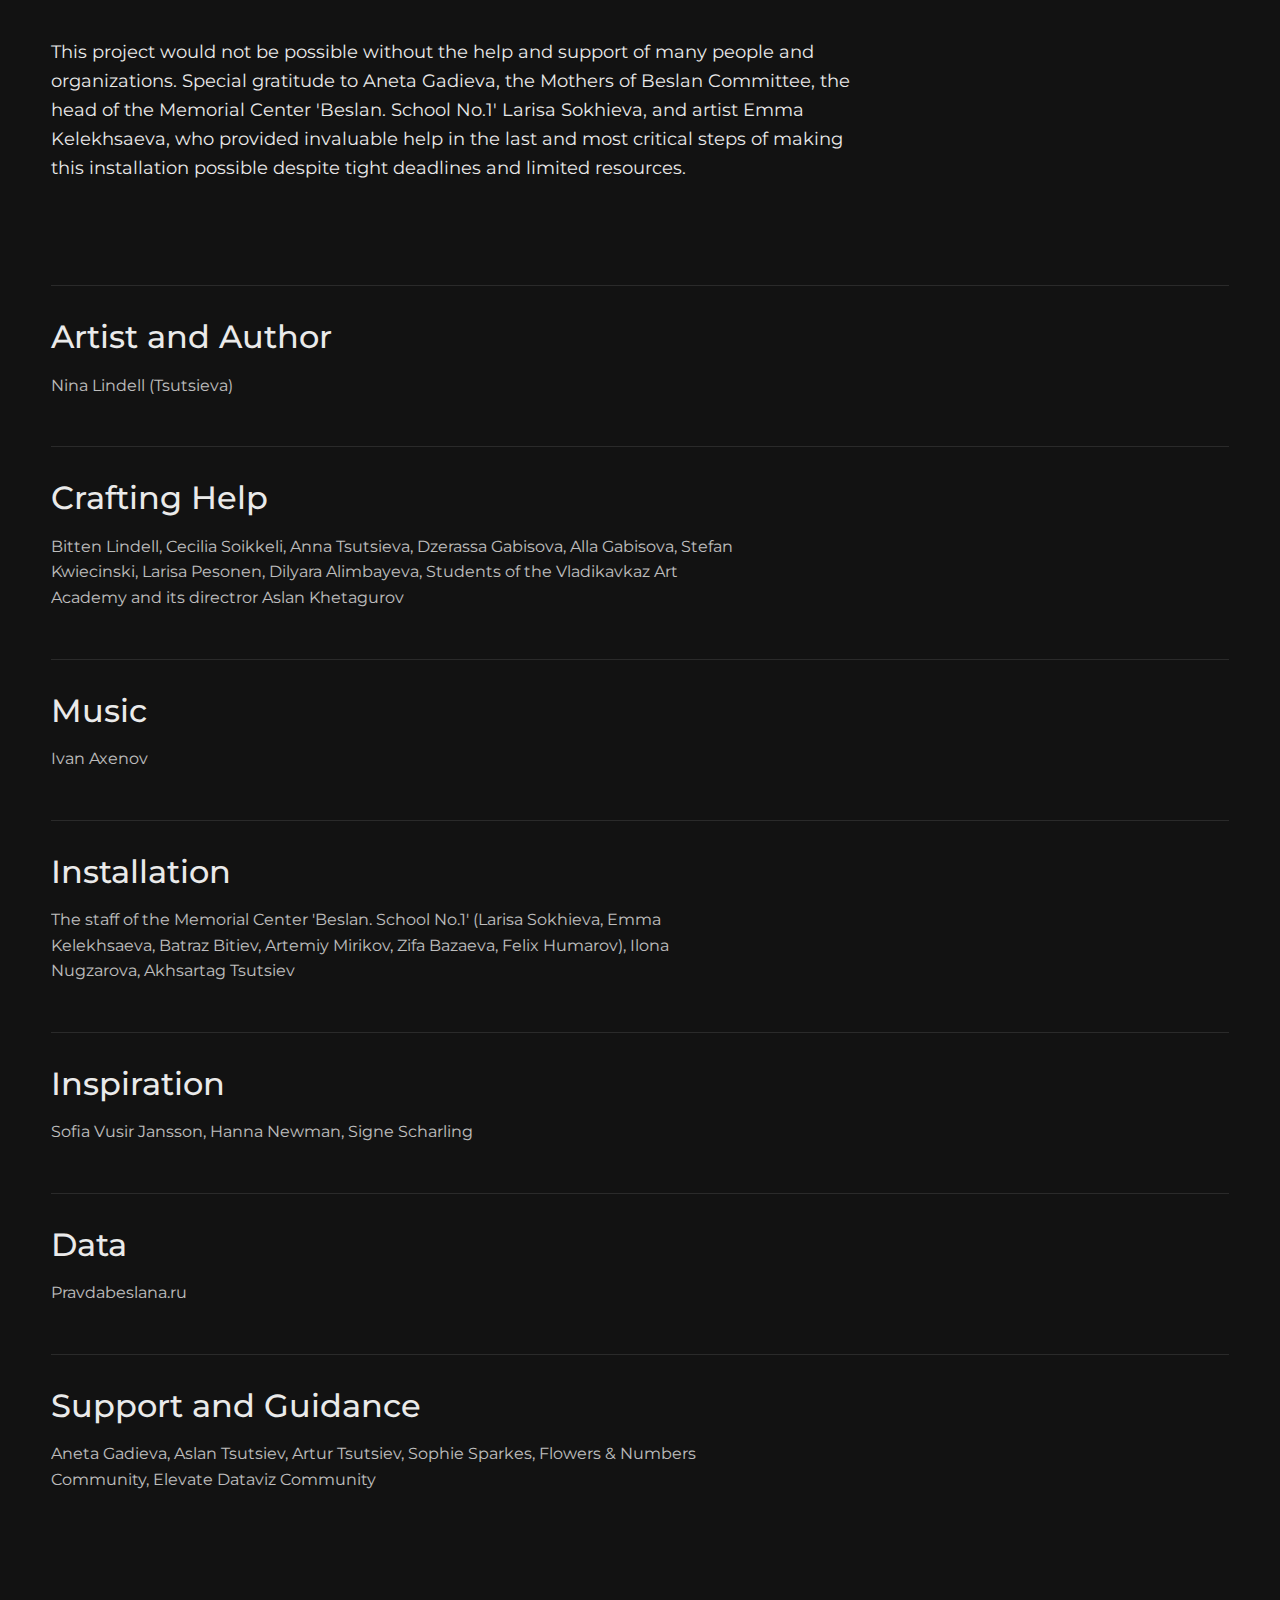
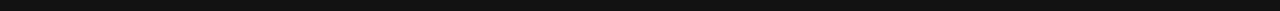
==== commit 1b87325c: "decreased image size" ====
--- a/index.html
+++ b/index.html
@@ -15,7 +15,7 @@
 <nav class="navbar fixed-top">
     <div class="container-fluid">
         <div class="nav-links">
-            <a href="#about" class="nav-link active">About</a>
+            <a href="index.html" class="nav-link active">About</a>
             <a href="process.html" class="nav-link">Process</a>
         </div>
     </div>
@@ -23,7 +23,7 @@
 
     <!-- Hero Section -->
     <section class="hero" id="hero">
-        <img src="web-1.png" alt="Beslan School 1" class="background-image">
+        <img src="web-1.jpg" alt="Beslan School 1" class="background-image">
         <div class="overlay"></div>
         <div class="hero-content">
             <h1 class="hero-title"></h1>
@@ -34,7 +34,7 @@
     <!-- About Section -->
     <section class="content-section" id="about">
         <div class="image-section">
-            <img src="web-2.png" alt="Beslan Flowers">
+            <img src="web-2.jpg" alt="Beslan Flowers">
         </div>
         <div class="text-section">
             <div class="text-content">
@@ -73,10 +73,10 @@
             <!-- Images -->
             <div class="gallery-images">
                 <div class="image-wrapper">
-                    <img src="gallery-1.png" alt="Gallery Image 1">
+                    <img src="gallery-1.jpg" alt="Gallery Image 1">
                 </div>
                 <div class="image-wrapper">
-                    <img src="gallery-2.png" alt="Gallery Image 2">
+                    <img src="gallery-2.jpg" alt="Gallery Image 2">
             </div>
             <!-- First Video (iframe) -->
             <div class="video-wrapper">
--- a/styles.css
+++ b/styles.css
@@ -183,7 +183,18 @@
     margin-right: auto;
     line-height: var(--line-height-body);
 }
-
+.hero-link {
+    color: var(--color-text-light);
+    text-decoration: underline;
+    text-decoration-thickness: 1px;
+    text-underline-offset: 2px;
+    transition: opacity var(--transition-standard);
+}
+
+.hero-link:hover {
+    opacity: 0.8;
+    color: var(--color-text-light);
+}
 /* About Section */
 .content-section {
     min-height: 90vh;
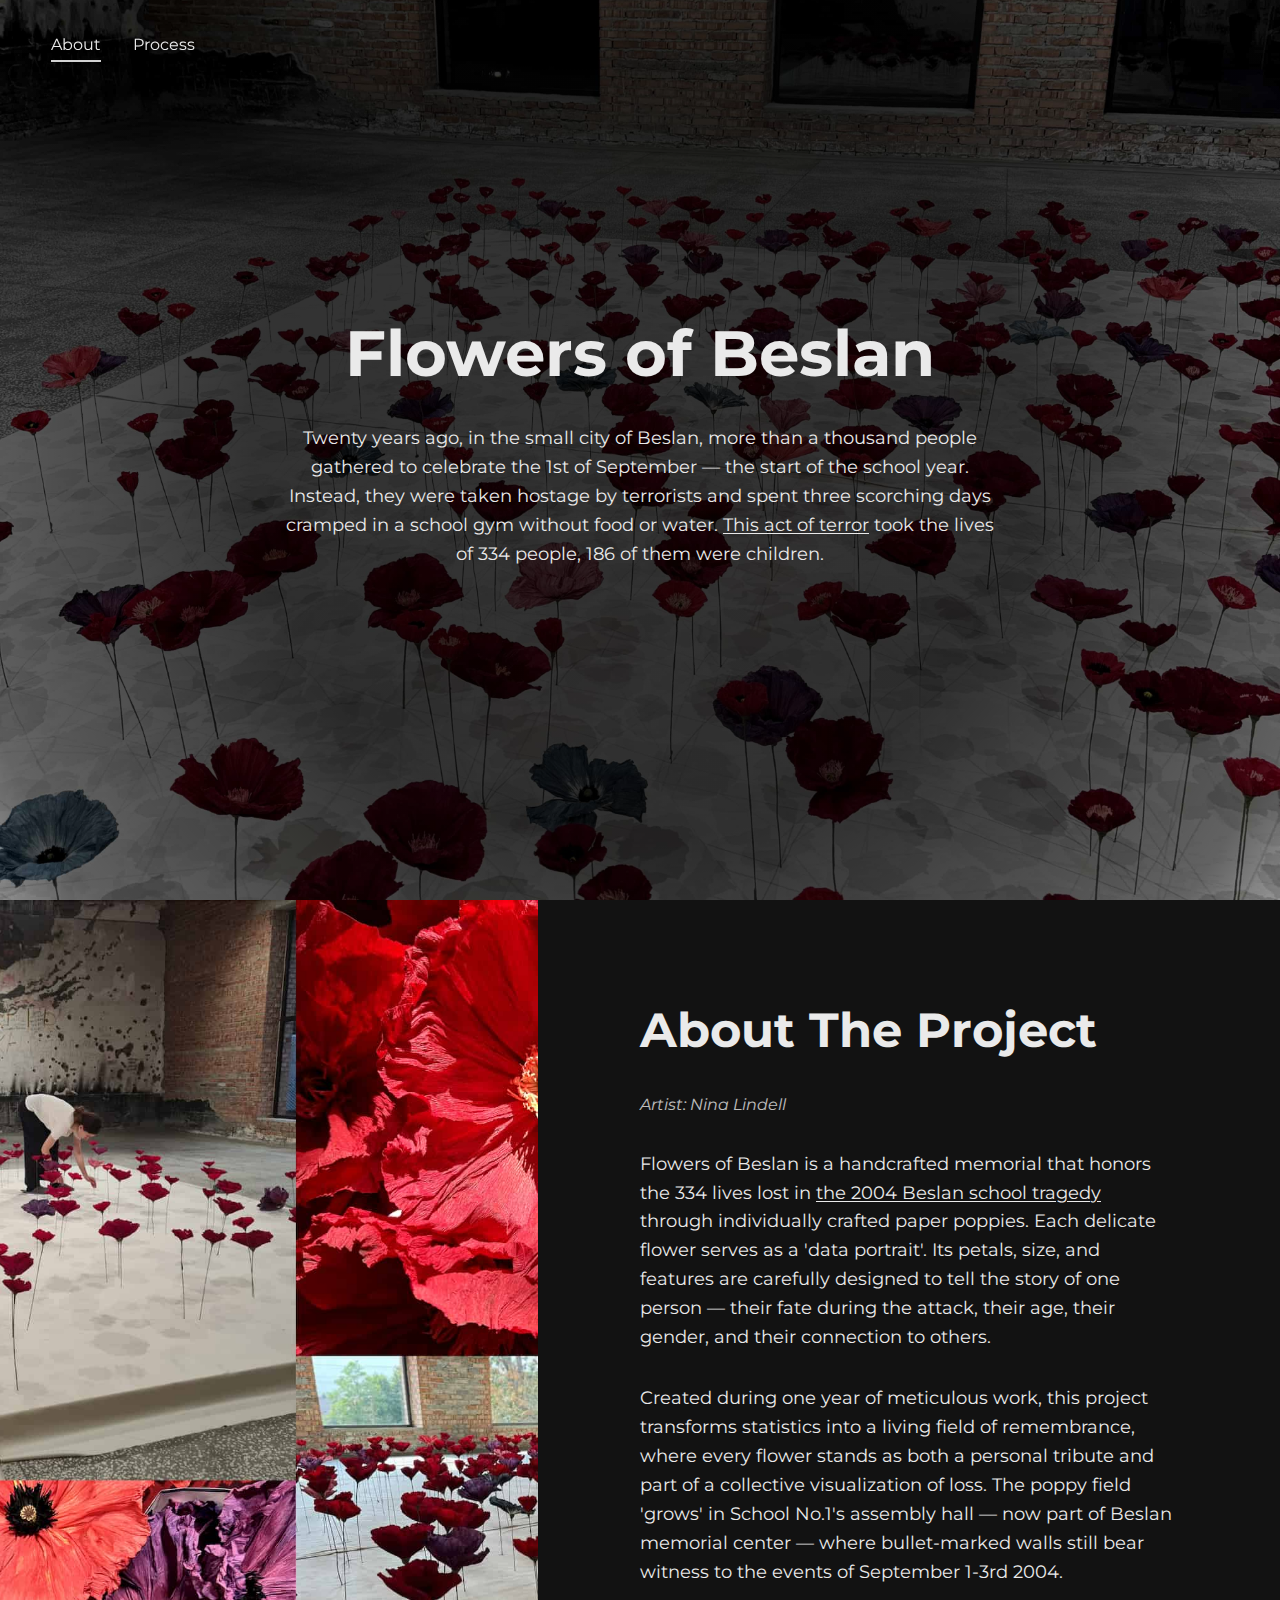
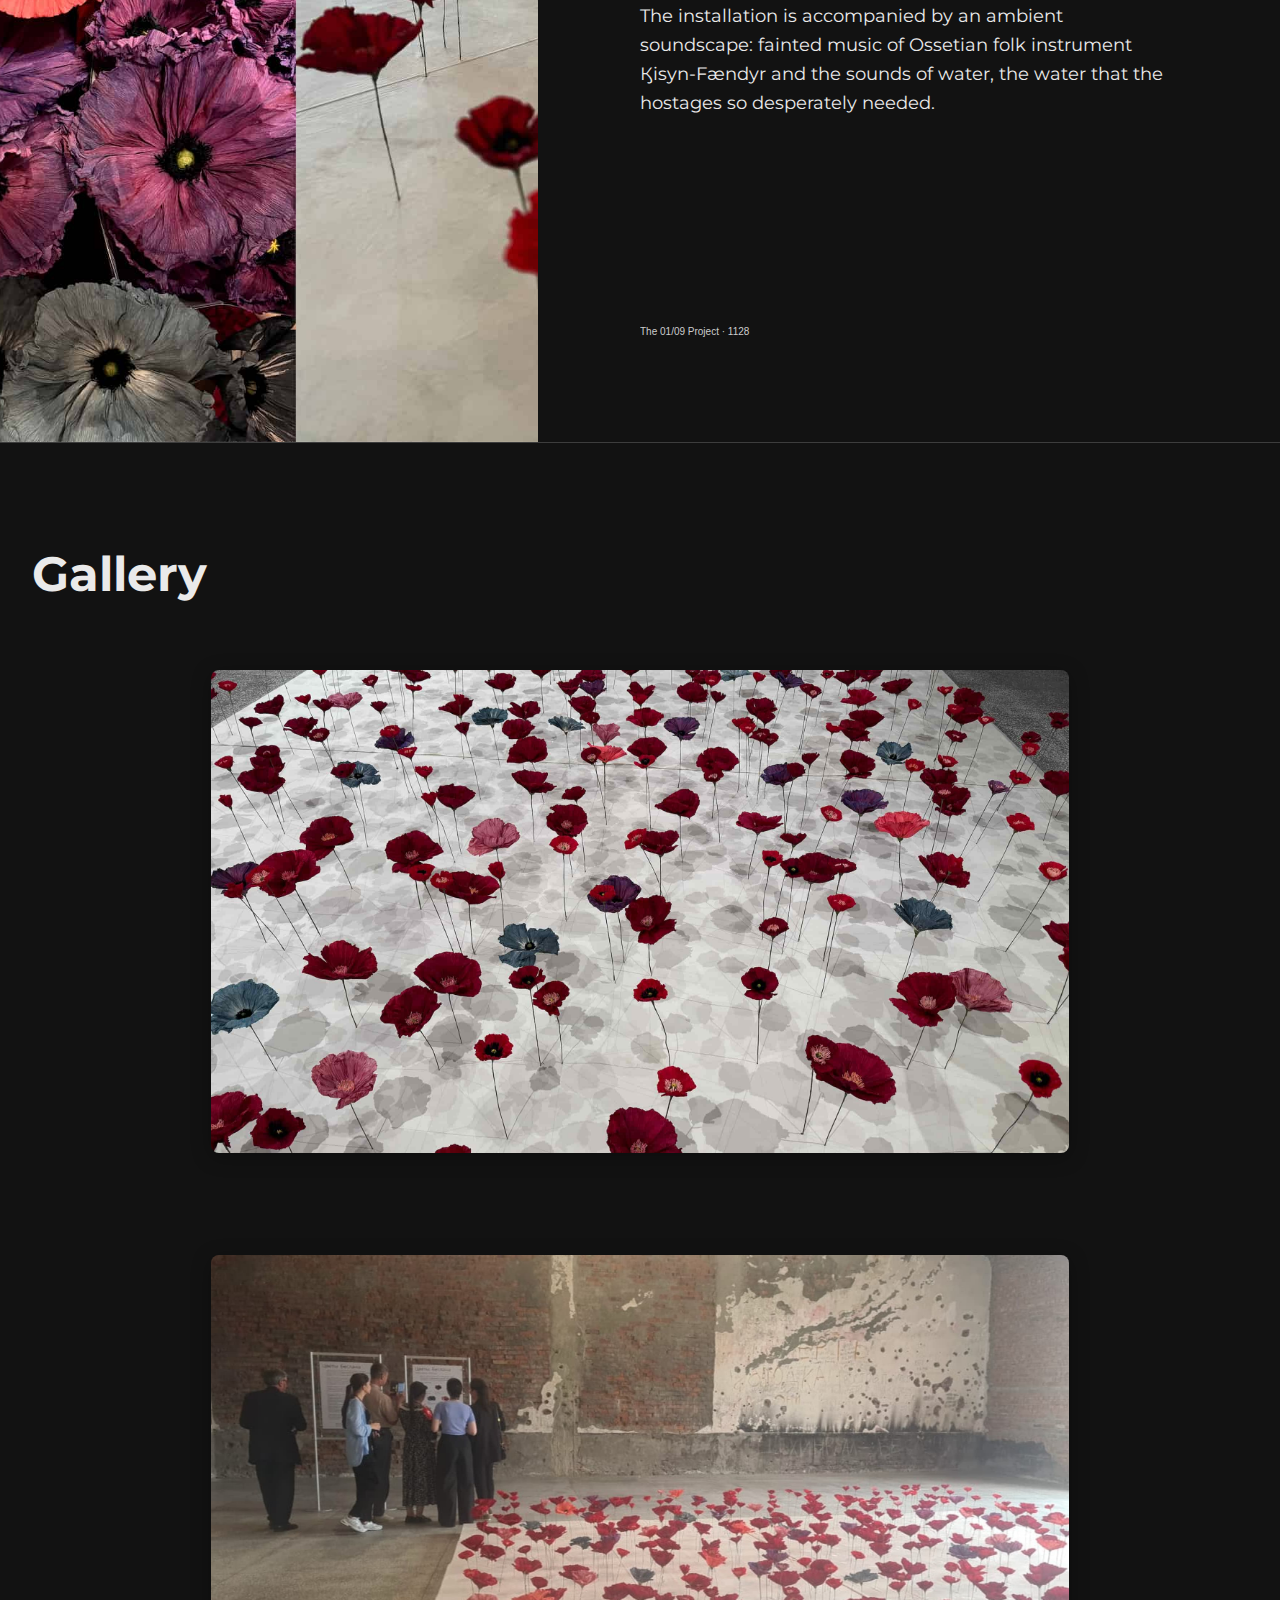
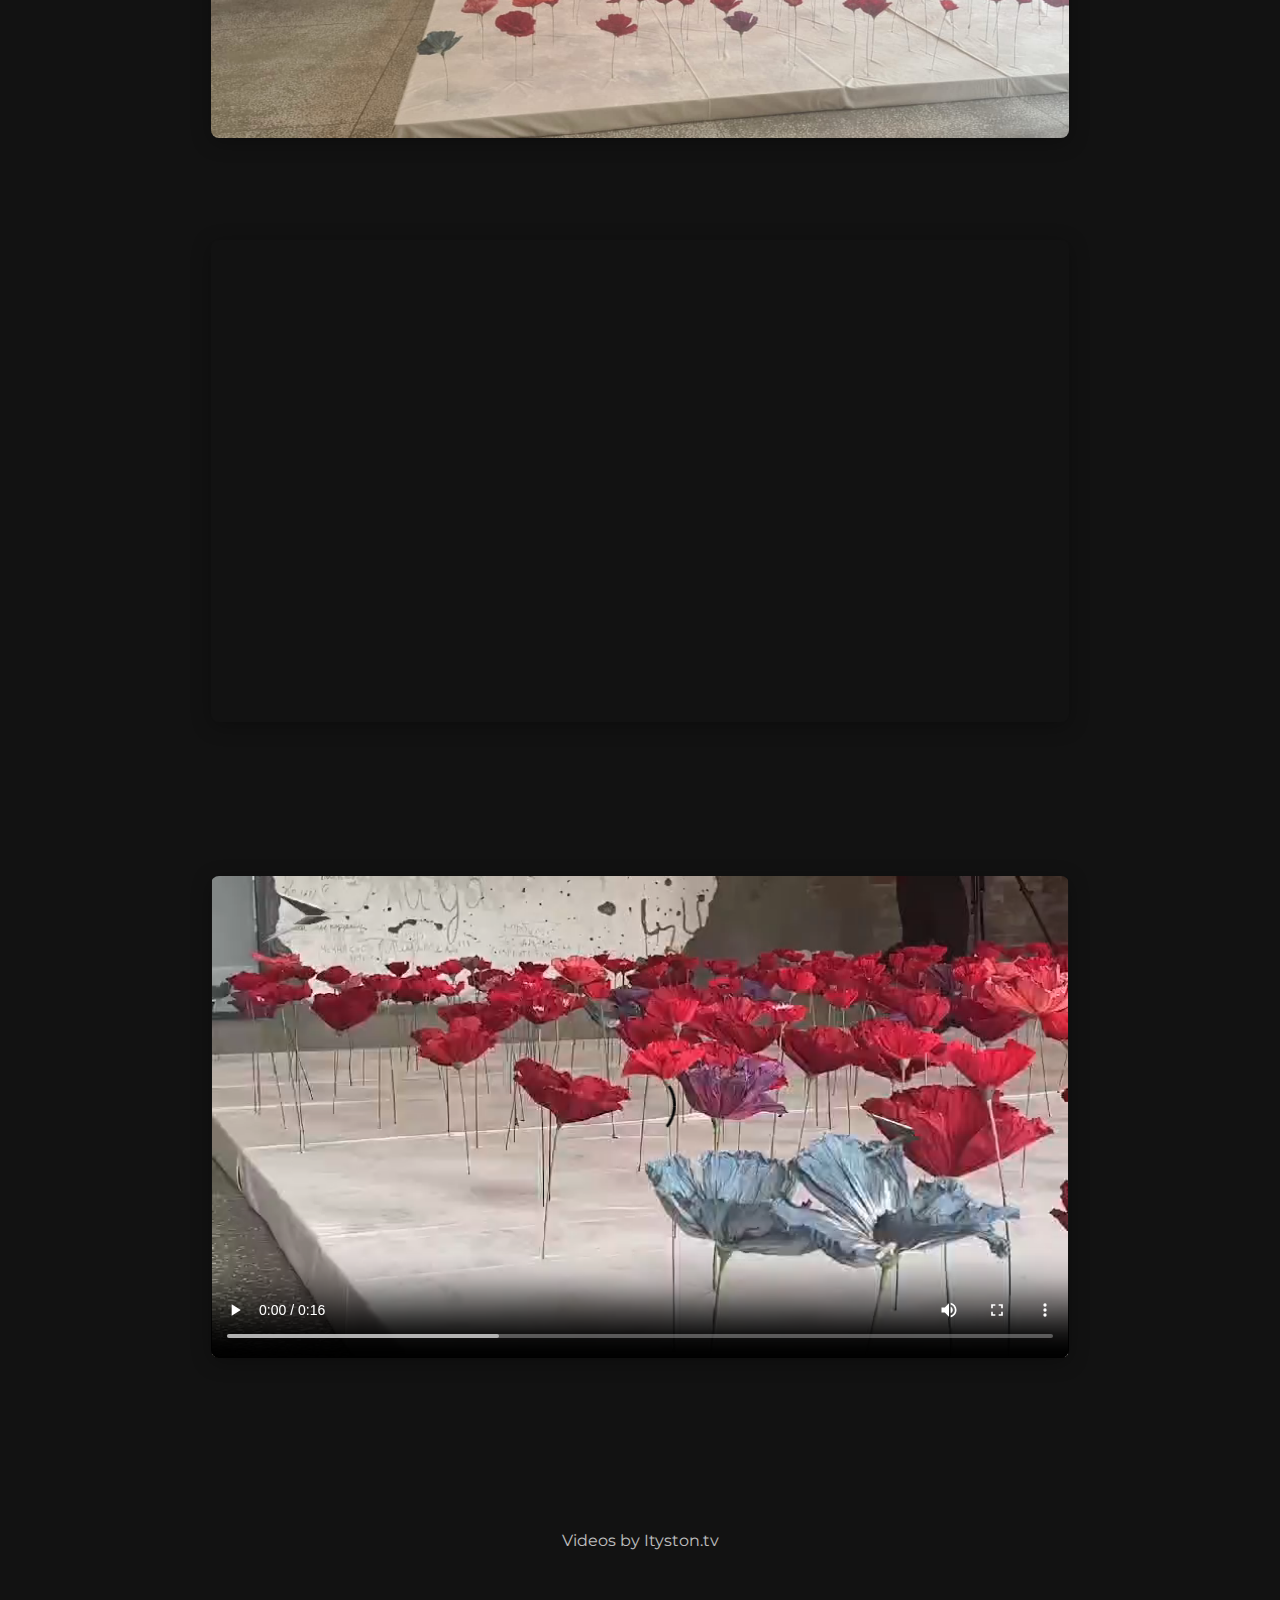
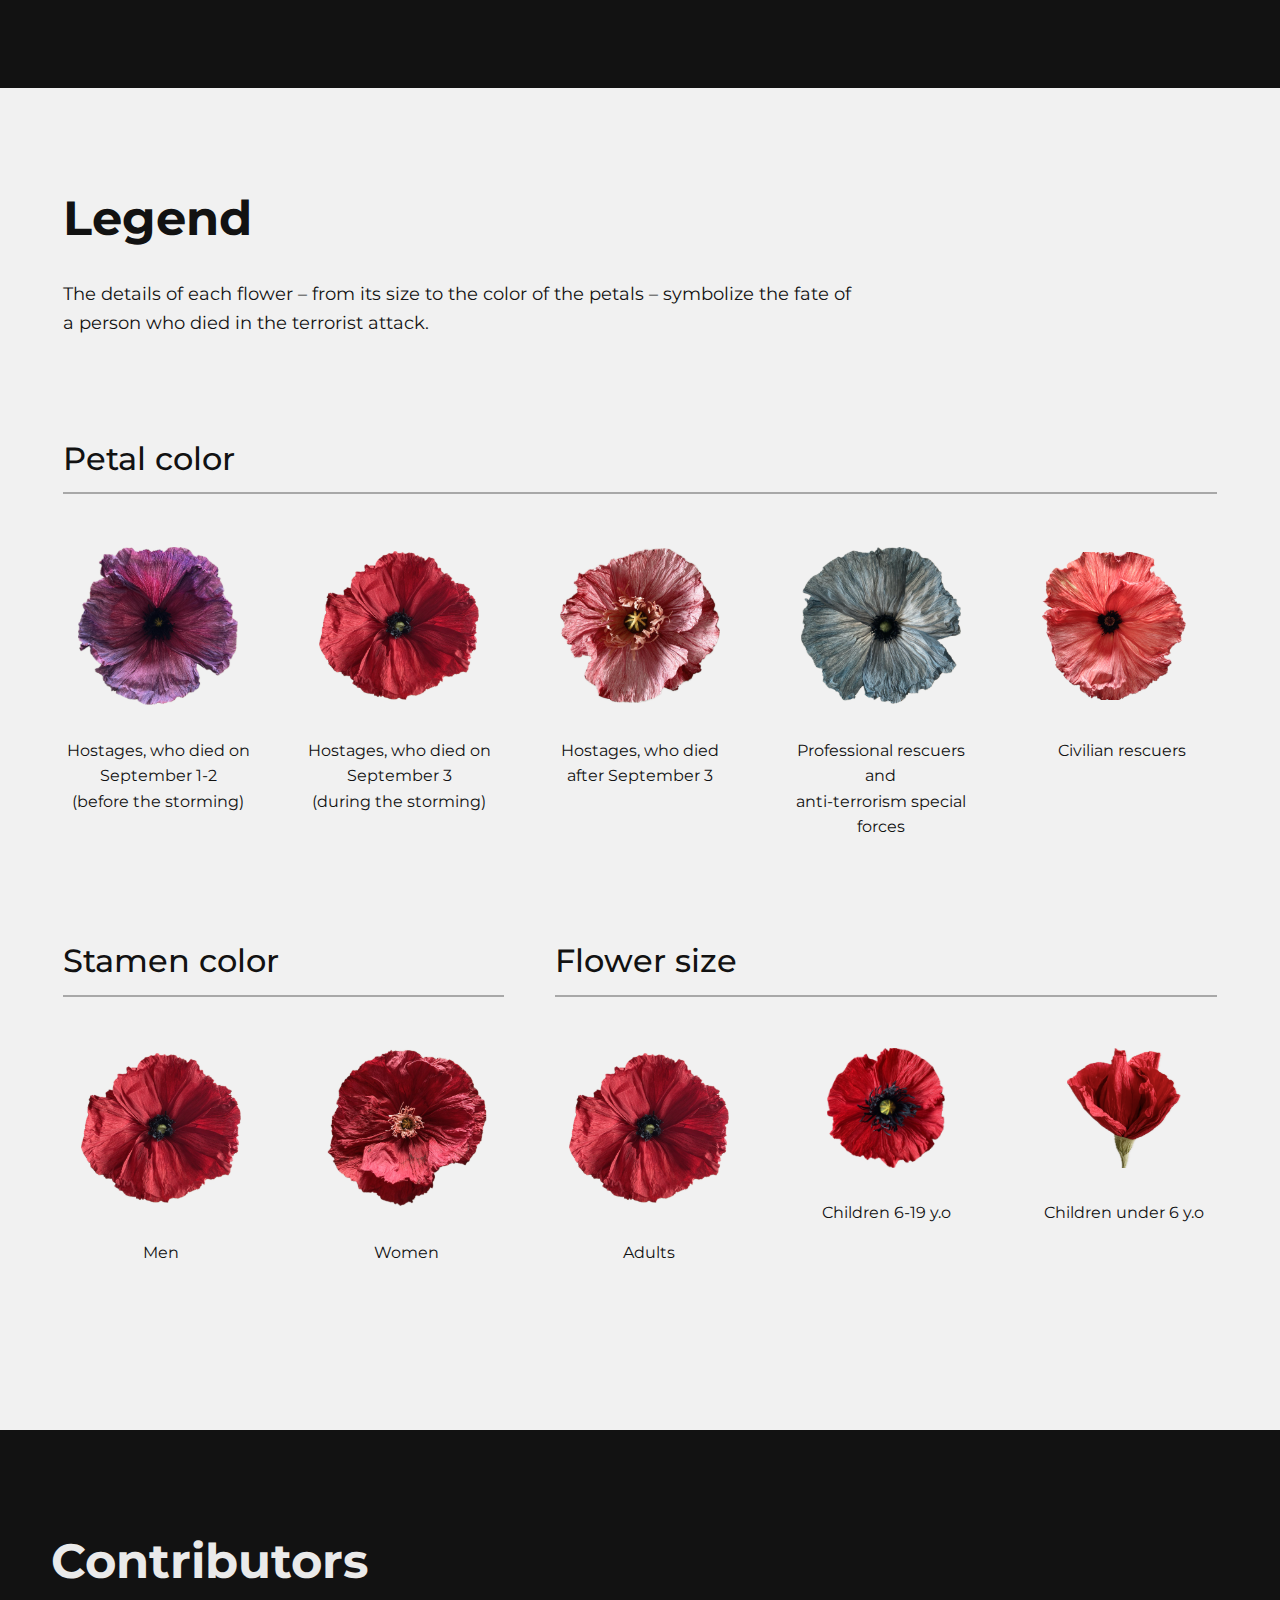
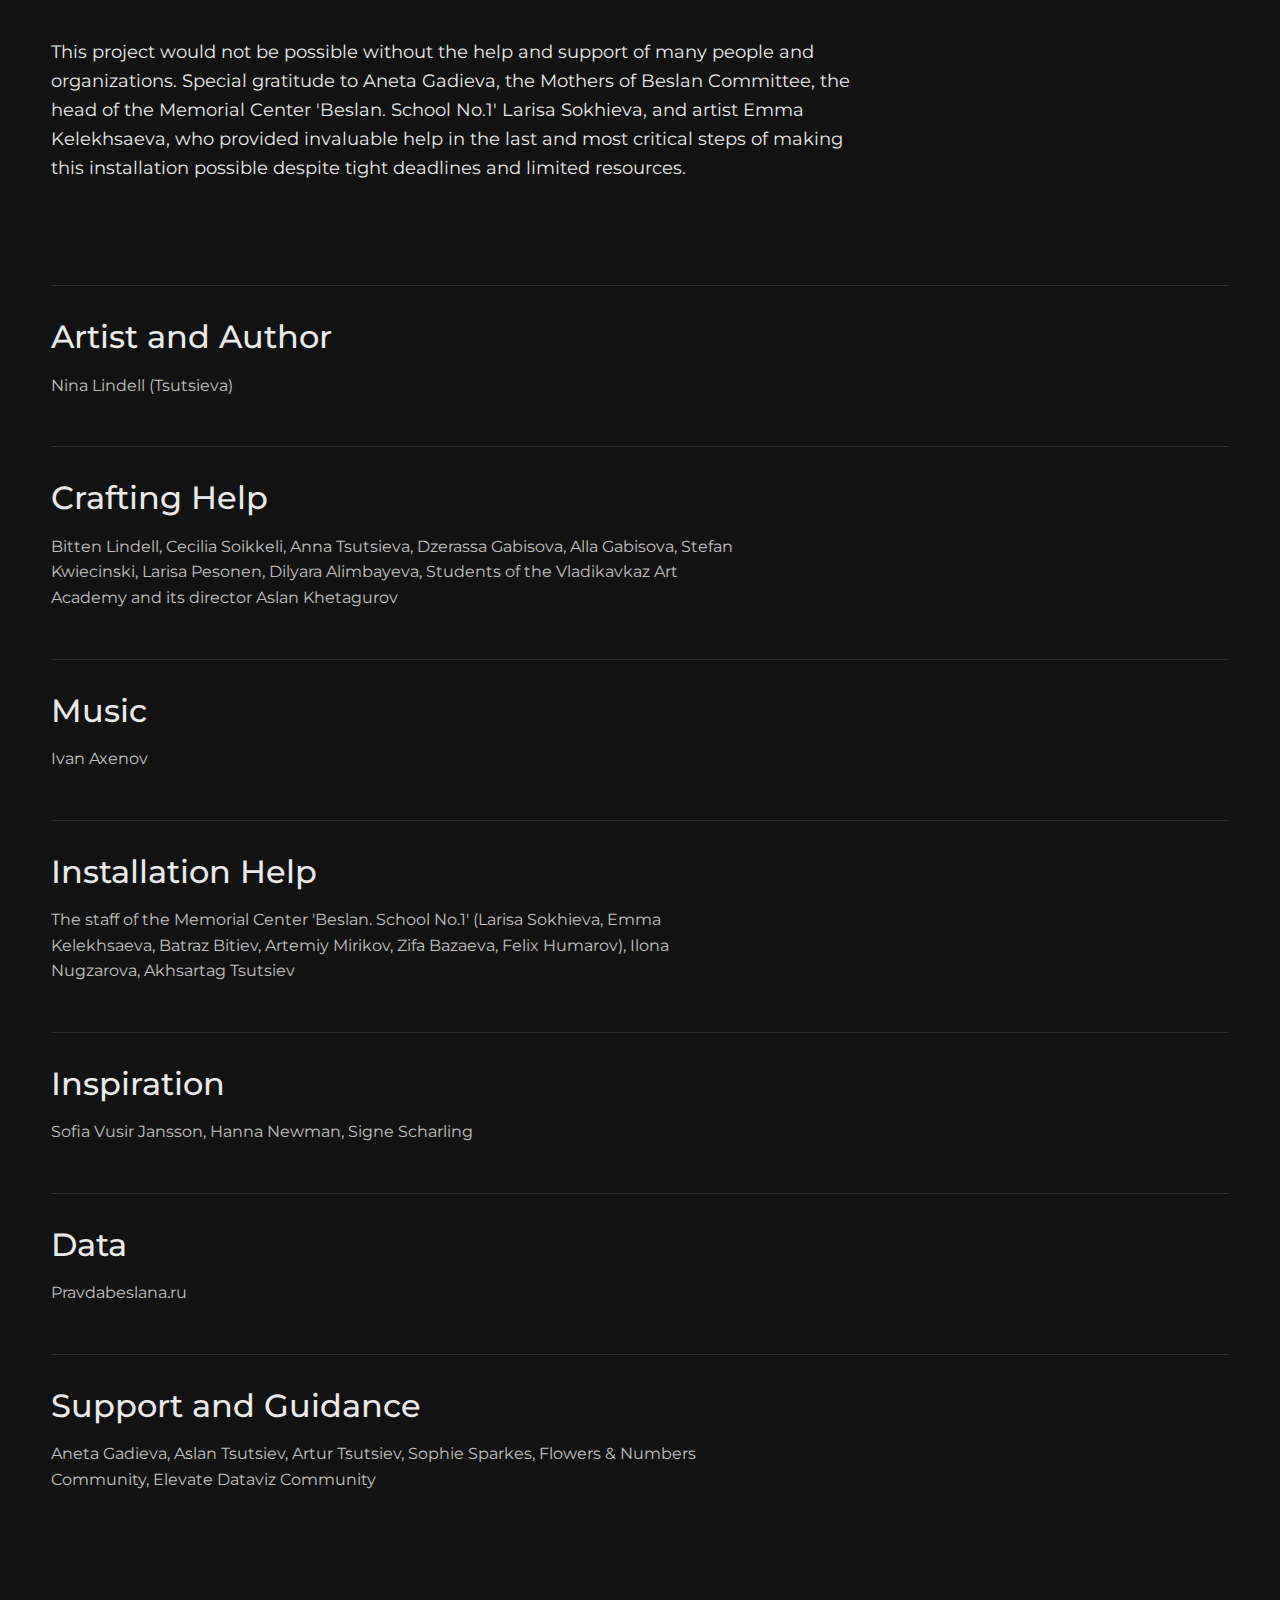
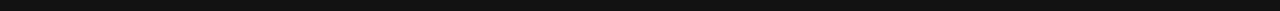
==== commit 098692cd: "Added a better Idea description" ====
--- a/index.html
+++ b/index.html
@@ -44,7 +44,7 @@
                 <p class="about-description-2"></p>
                 <p class="about-description-3"></p>
                 <div class="soundcloud-container">
-                    <iframe width="100%" height="166" scrolling="no" frameborder="no" allow="autoplay" src="https://w.soundcloud.com/player/?url=https%3A//api.soundcloud.com/tracks/2015974823&color=%233f3b4e&auto_play=true&hide_related=false&show_comments=true&show_user=true&show_reposts=false&show_teaser=true"></iframe>
+                    <iframe width="100%" height="166" scrolling="no" frameborder="no" allow="autoplay" src="https://w.soundcloud.com/player/?url=https%3A//api.soundcloud.com/tracks/2015974823&color=%233f3b4e&auto_play=false&hide_related=false&show_comments=true&show_user=true&show_reposts=false&show_teaser=true"></iframe>
                     <div style="font-size: 10px; color: #cccccc;line-break: anywhere;word-break: normal;overflow: hidden;white-space: nowrap;text-overflow: ellipsis; font-family: Interstate,Lucida Grande,Lucida Sans Unicode,Lucida Sans,Garuda,Verdana,Tahoma,sans-serif;font-weight: 100;">
                         <a href="https://soundcloud.com/the-01-09-project" title="The 01/09 Project" target="_blank" style="color: #cccccc; text-decoration: none;">The 01/09 Project</a> · 
                         <a href="https://soundcloud.com/the-01-09-project/1128a" title="1128" target="_blank" style="color: #cccccc; text-decoration: none;">1128</a>
